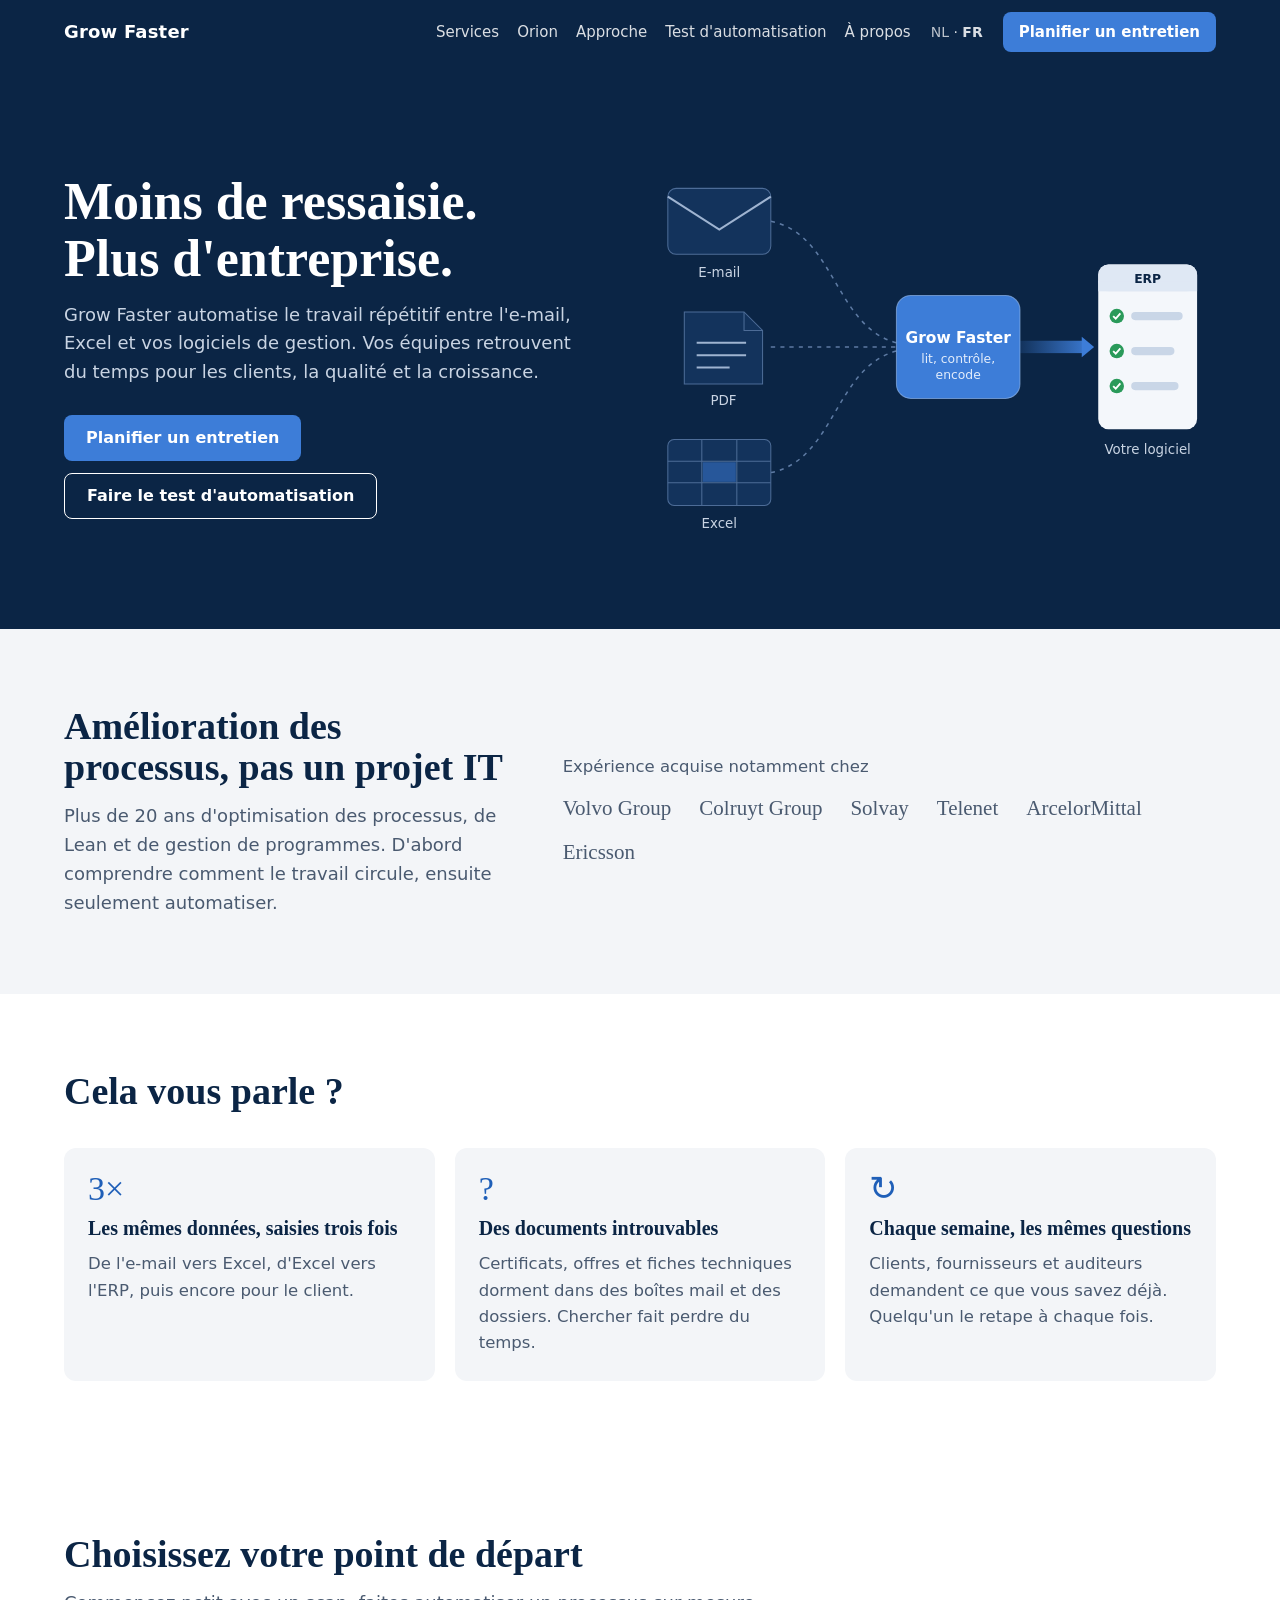
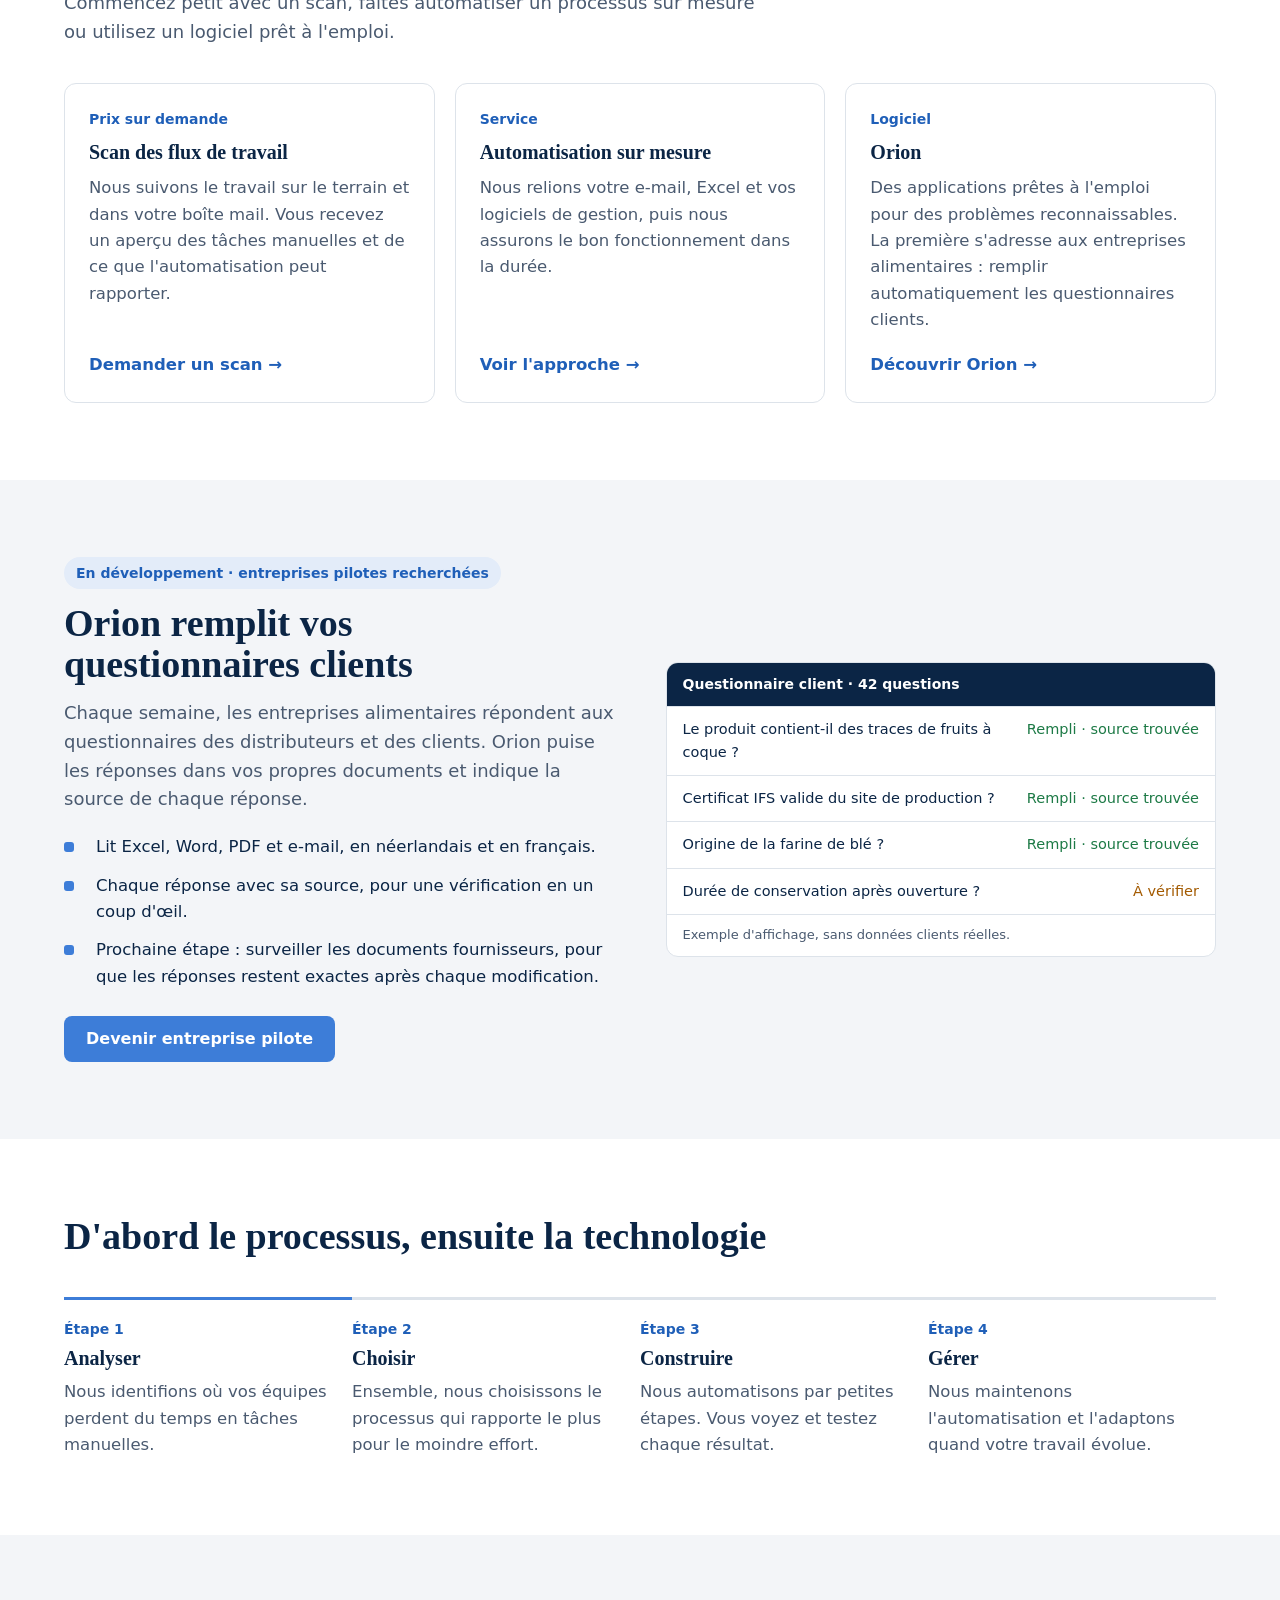
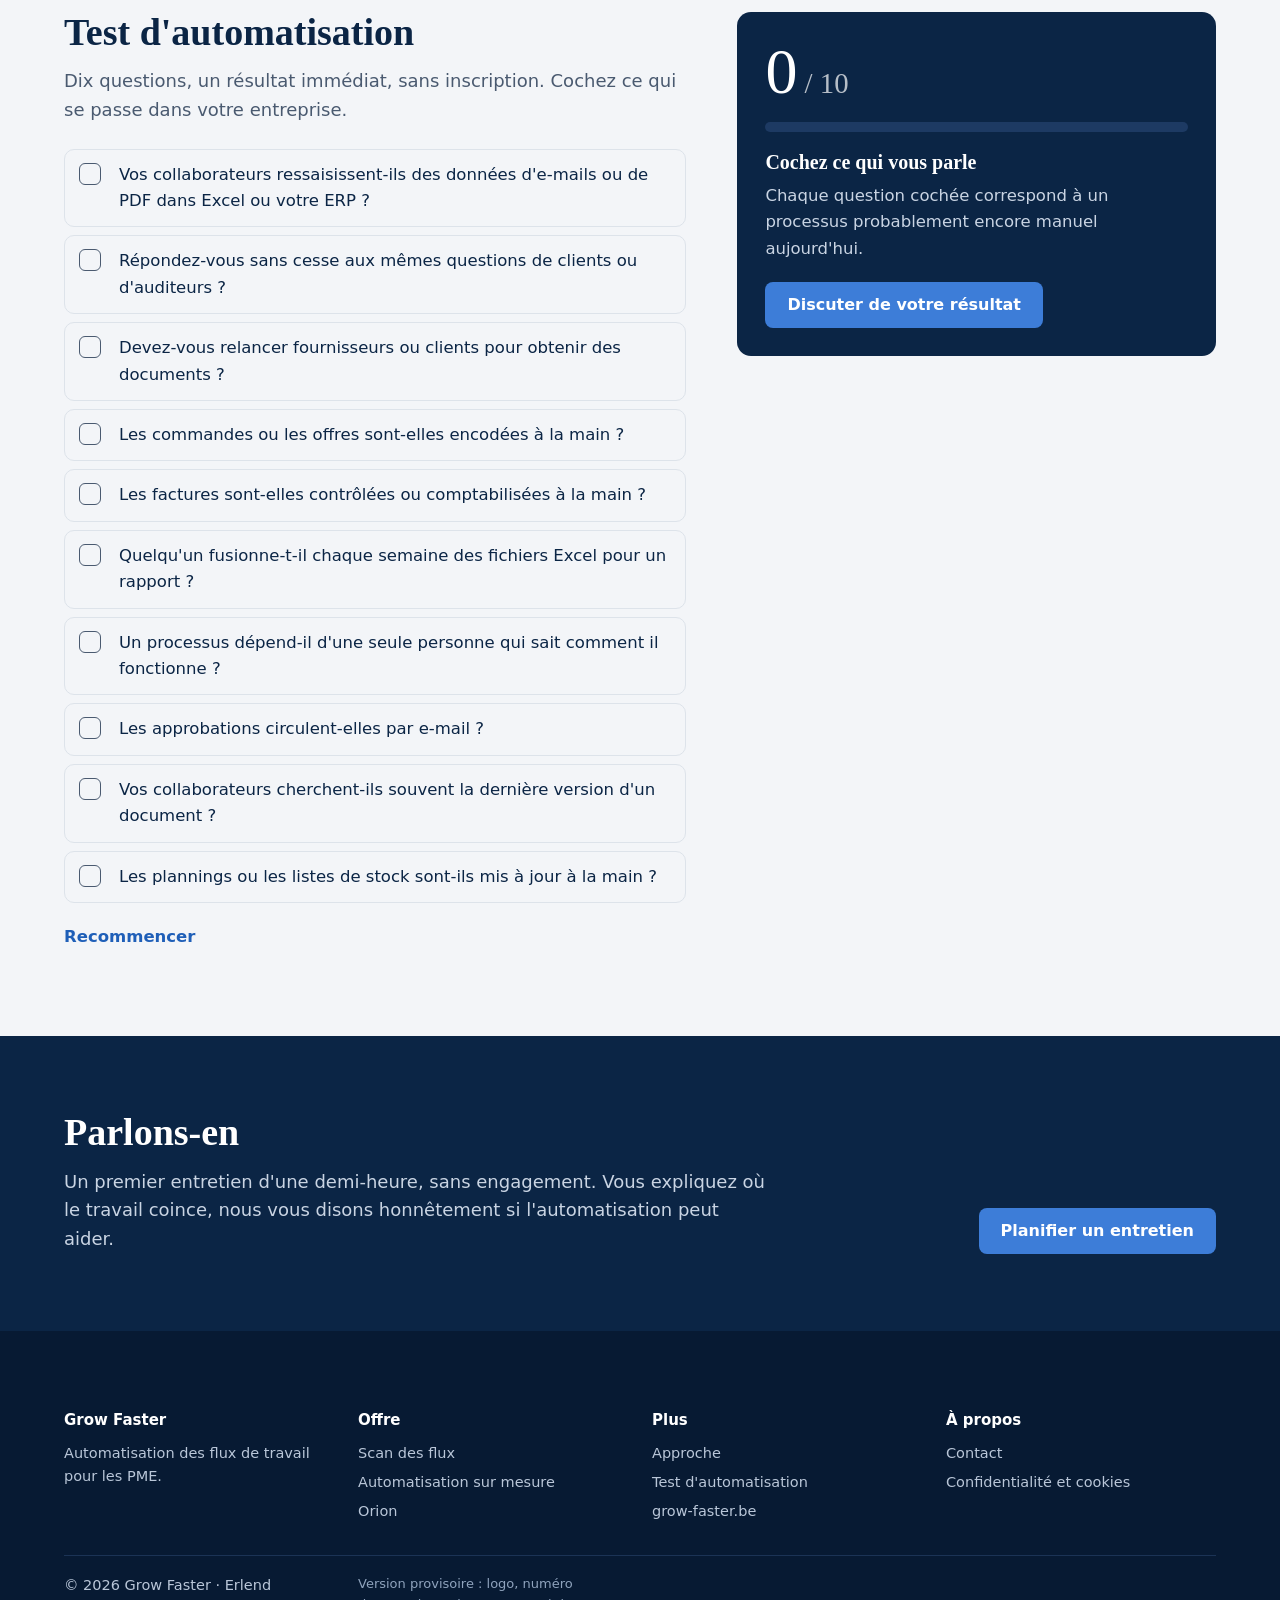
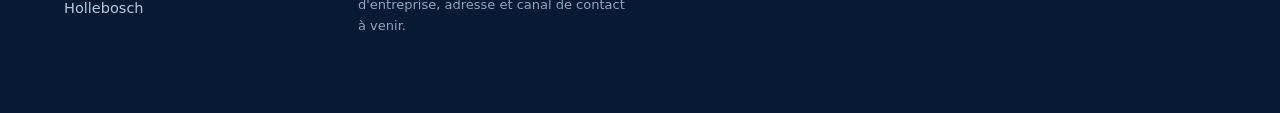
==== fr/index.html @ 84bc77a9 "Franse homepage en privacypagina" ====
<!DOCTYPE html>
<html lang="fr-BE">
<head>
<meta charset="utf-8">
<meta name="viewport" content="width=device-width, initial-scale=1">
<title>Grow Faster | Automatisation des flux de travail pour les PME</title>
<meta name="description" content="Grow Faster automatise le travail répétitif entre e-mail, Excel et vos logiciels de gestion. Scan des flux, automatisation sur mesure et Orion.">
<link rel="alternate" hreflang="nl-BE" href="https://automation.grow-faster.be/">
<link rel="alternate" hreflang="fr-BE" href="https://automation.grow-faster.be/fr/">
<link rel="stylesheet" href="../assets/site.css">
</head>
<body>

<header>
 <div class="nav">
  <a class="brand" href="#top">Grow Faster</a>
  <nav aria-label="Menu principal">
   <a href="#diensten">Services</a><a href="#orion">Orion</a><a href="#aanpak">Approche</a><a href="#check">Test d'automatisation</a><a href="#over">À propos</a>
  </nav>
  <span class="lang"><a href="../" hreflang="nl" lang="nl">NL</a> · <b>FR</b></span>
  <a class="btn pri" href="#gesprek">Planifier un entretien</a>
 </div>
</header>

<main id="top">

<section class="hero band">
 <div class="wrap">
  <div>
   <h1>Moins de ressaisie. Plus d'entreprise.</h1>
   <p class="lead">Grow Faster automatise le travail répétitif entre l'e-mail, Excel et vos logiciels de gestion. Vos équipes retrouvent du temps pour les clients, la qualité et la croissance.</p>
   <div class="ctas">
    <a class="btn pri" href="#gesprek">Planifier un entretien</a>
    <a class="btn sec" href="#check">Faire le test d'automatisation</a>
   </div>
  </div>
  <svg viewBox="0 0 560 400" role="img" aria-label="E-mails, PDF et fichiers Excel passent par Grow Faster en un seul flux vers votre logiciel de gestion">
   <defs>
    <linearGradient id="g1" x1="0" x2="1"><stop offset="0" stop-color="#3D7DD8" stop-opacity=".15"/><stop offset="1" stop-color="#3D7DD8" stop-opacity=".9"/></linearGradient>
   </defs>
   <!-- losse bronnen -->
   <g fill="none" stroke="#5d7aa3" stroke-width="1.5" stroke-dasharray="4 5">
    <path d="M128 78 C190 90 190 180 250 196"/><path d="M128 200 C180 200 200 200 250 200"/><path d="M128 322 C190 310 190 220 250 204"/>
   </g>
   <g>
    <rect x="28" y="46" width="100" height="64" rx="8" fill="#13335c" stroke="#4d6c97"/>
    <path d="M28 54 L78 86 L128 54" fill="none" stroke="#9fb4d1" stroke-width="2"/>
    <text x="78" y="132" fill="#c9d4e3" font-size="13" text-anchor="middle" font-family="system-ui, sans-serif">E-mail</text>
   </g>
   <g>
    <path d="M44 166 h58 l18 18 v52 h-76z" fill="#13335c" stroke="#4d6c97"/>
    <path d="M102 166 v18 h18" fill="none" stroke="#4d6c97"/>
    <g stroke="#9fb4d1" stroke-width="2"><line x1="56" y1="196" x2="104" y2="196"/><line x1="56" y1="208" x2="104" y2="208"/><line x1="56" y1="220" x2="88" y2="220"/></g>
    <text x="82" y="256" fill="#c9d4e3" font-size="13" text-anchor="middle" font-family="system-ui, sans-serif">PDF</text>
   </g>
   <g>
    <rect x="28" y="290" width="100" height="64" rx="6" fill="#13335c" stroke="#4d6c97"/>
    <g stroke="#4d6c97"><line x1="28" y1="311" x2="128" y2="311"/><line x1="28" y1="332" x2="128" y2="332"/><line x1="61" y1="290" x2="61" y2="354"/><line x1="95" y1="290" x2="95" y2="354"/></g>
    <rect x="62" y="312" width="32" height="19" fill="#3D7DD8" opacity=".5"/>
    <text x="78" y="376" fill="#c9d4e3" font-size="13" text-anchor="middle" font-family="system-ui, sans-serif">Excel</text>
   </g>
   <!-- motor -->
   <g>
    <rect x="250" y="150" width="120" height="100" rx="14" fill="#3D7DD8"/>
    <rect x="250" y="150" width="120" height="100" rx="14" fill="none" stroke="#9cc0f2" stroke-opacity=".6"/>
    <text x="310" y="196" fill="#fff" font-size="15" font-weight="600" text-anchor="middle" font-family="system-ui, sans-serif">Grow Faster</text>
    <text x="310" y="216" fill="#e3edfb" font-size="12" text-anchor="middle" font-family="system-ui, sans-serif">lit, contrôle,</text>
    <text x="310" y="231" fill="#e3edfb" font-size="12" text-anchor="middle" font-family="system-ui, sans-serif">encode</text>
   </g>
   <!-- rustige lijn -->
   <rect x="370" y="194" width="62" height="12" fill="url(#g1)"/>
   <path d="M430 190 l12 10 l-12 10z" fill="#3D7DD8"/>
   <!-- uitkomst -->
   <g>
    <rect x="446" y="120" width="96" height="160" rx="10" fill="#f4f7fb"/>
    <rect x="446" y="120" width="96" height="26" rx="10" fill="#dfe8f4"/>
    <rect x="446" y="136" width="96" height="10" fill="#dfe8f4"/>
    <text x="494" y="138" fill="#0B2545" font-size="12" font-weight="600" text-anchor="middle" font-family="system-ui, sans-serif">ERP</text>
    <g font-family="system-ui, sans-serif" font-size="11" fill="#0B2545">
     <circle cx="464" cy="170" r="7" fill="#2a9a5a"/><path d="M460.5 170 l2.5 2.5 l4.5 -5" stroke="#fff" stroke-width="1.8" fill="none"/>
     <rect x="478" y="166" width="50" height="8" rx="4" fill="#c9d6e7"/>
     <circle cx="464" cy="204" r="7" fill="#2a9a5a"/><path d="M460.5 204 l2.5 2.5 l4.5 -5" stroke="#fff" stroke-width="1.8" fill="none"/>
     <rect x="478" y="200" width="42" height="8" rx="4" fill="#c9d6e7"/>
     <circle cx="464" cy="238" r="7" fill="#2a9a5a"/><path d="M460.5 238 l2.5 2.5 l4.5 -5" stroke="#fff" stroke-width="1.8" fill="none"/>
     <rect x="478" y="234" width="46" height="8" rx="4" fill="#c9d6e7"/>
    </g>
    <text x="494" y="304" fill="#c9d4e3" font-size="13" text-anchor="middle" font-family="system-ui, sans-serif">Votre logiciel</text>
   </g>
  </svg>
 </div>
</section>

<section class="exp band" id="over">
 <div class="wrap">
  <div>
   <h2>Amélioration des processus, pas un projet IT</h2>
   <p class="lead">Plus de 20 ans d'optimisation des processus, de Lean et de gestion de programmes. D'abord comprendre comment le travail circule, ensuite seulement automatiser.</p>
  </div>
  <div>
   <p style="color:var(--muted);margin-bottom:12px">Expérience acquise notamment chez</p>
   <div class="names"><span>Volvo Group</span><span>Colruyt Group</span><span>Solvay</span><span>Telenet</span><span>ArcelorMittal</span><span>Ericsson</span></div>
  </div>
 </div>
</section>

<section class="band sym">
 <div class="wrap">
  <h2>Cela vous parle ?</h2>
  <div class="grid3">
   <div class="card"><span class="num">3×</span><h3>Les mêmes données, saisies trois fois</h3><p>De l'e-mail vers Excel, d'Excel vers l'ERP, puis encore pour le client.</p></div>
   <div class="card"><span class="num">?</span><h3>Des documents introuvables</h3><p>Certificats, offres et fiches techniques dorment dans des boîtes mail et des dossiers. Chercher fait perdre du temps.</p></div>
   <div class="card"><span class="num">↻</span><h3>Chaque semaine, les mêmes questions</h3><p>Clients, fournisseurs et auditeurs demandent ce que vous savez déjà. Quelqu'un le retape à chaque fois.</p></div>
  </div>
 </div>
</section>

<section class="band" id="diensten">
 <div class="wrap">
  <h2>Choisissez votre point de départ</h2>
  <p class="lead">Commencez petit avec un scan, faites automatiser un processus sur mesure ou utilisez un logiciel prêt à l'emploi.</p>
  <div class="grid3">
   <div class="card"><span class="tag">Prix sur demande</span><h3>Scan des flux de travail</h3><p>Nous suivons le travail sur le terrain et dans votre boîte mail. Vous recevez un aperçu des tâches manuelles et de ce que l'automatisation peut rapporter.</p><a class="more" href="#gesprek">Demander un scan →</a></div>
   <div class="card"><span class="tag">Service</span><h3>Automatisation sur mesure</h3><p>Nous relions votre e-mail, Excel et vos logiciels de gestion, puis nous assurons le bon fonctionnement dans la durée.</p><a class="more" href="#aanpak">Voir l'approche →</a></div>
   <div class="card"><span class="tag">Logiciel</span><h3>Orion</h3><p>Des applications prêtes à l'emploi pour des problèmes reconnaissables. La première s'adresse aux entreprises alimentaires : remplir automatiquement les questionnaires clients.</p><a class="more" href="#orion">Découvrir Orion →</a></div>
  </div>
 </div>
</section>

<section class="orion band" id="orion">
 <div class="wrap">
  <div>
   <span class="pill">En développement · entreprises pilotes recherchées</span>
   <h2>Orion remplit vos questionnaires clients</h2>
   <p class="lead">Chaque semaine, les entreprises alimentaires répondent aux questionnaires des distributeurs et des clients. Orion puise les réponses dans vos propres documents et indique la source de chaque réponse.</p>
   <ul class="feat">
    <li><span>Lit Excel, Word, PDF et e-mail, en néerlandais et en français.</span></li>
    <li><span>Chaque réponse avec sa source, pour une vérification en un coup d'œil.</span></li>
    <li><span>Prochaine étape : surveiller les documents fournisseurs, pour que les réponses restent exactes après chaque modification.</span></li>
   </ul>
   <div class="ctas" style="margin-top:26px"><a class="btn pri" href="#gesprek">Devenir entreprise pilote</a></div>
  </div>
  <div class="mock" aria-label="Exemple de questionnaire rempli dans Orion">
   <div class="bar">Questionnaire client · 42 questions</div>
   <table>
    <tr><td>Le produit contient-il des traces de fruits à coque ?</td><td class="ok">Rempli · source trouvée</td></tr>
    <tr><td>Certificat IFS valide du site de production ?</td><td class="ok">Rempli · source trouvée</td></tr>
    <tr><td>Origine de la farine de blé ?</td><td class="ok">Rempli · source trouvée</td></tr>
    <tr><td>Durée de conservation après ouverture ?</td><td class="chk">À vérifier</td></tr>
   </table>
   <div class="note">Exemple d'affichage, sans données clients réelles.</div>
  </div>
 </div>
</section>

<section class="band" id="aanpak">
 <div class="wrap">
  <h2>D'abord le processus, ensuite la technologie</h2>
  <div class="steps">
   <div class="step"><div class="k">Étape 1</div><h3>Analyser</h3><p>Nous identifions où vos équipes perdent du temps en tâches manuelles.</p></div>
   <div class="step"><div class="k">Étape 2</div><h3>Choisir</h3><p>Ensemble, nous choisissons le processus qui rapporte le plus pour le moindre effort.</p></div>
   <div class="step"><div class="k">Étape 3</div><h3>Construire</h3><p>Nous automatisons par petites étapes. Vous voyez et testez chaque résultat.</p></div>
   <div class="step"><div class="k">Étape 4</div><h3>Gérer</h3><p>Nous maintenons l'automatisation et l'adaptons quand votre travail évolue.</p></div>
  </div>
 </div>
</section>

<section class="check band" id="check" style="background:var(--soft)">
 <div class="wrap">
  <div>
   <h2>Test d'automatisation</h2>
   <p class="lead">Dix questions, un résultat immédiat, sans inscription. Cochez ce qui se passe dans votre entreprise.</p>
   <ul class="qs" id="qs"></ul>
   <button class="reset" id="reset" type="button">Recommencer</button>
  </div>
  <aside class="res" aria-live="polite">
   <div class="score"><span id="n">0</span><span style="font-size:.45em;opacity:.7"> / 10</span></div>
   <div class="meter"><i id="bar"></i></div>
   <h3 id="rt">Cochez ce qui vous parle</h3>
   <p id="rd">Chaque question cochée correspond à un processus probablement encore manuel aujourd'hui.</p>
   <a class="btn pri" href="#gesprek">Discuter de votre résultat</a>
  </aside>
 </div>
</section>

<section class="talk band" id="gesprek">
 <div class="wrap">
  <div>
   <h2>Parlons-en</h2>
   <p class="lead">Un premier entretien d'une demi-heure, sans engagement. Vous expliquez où le travail coince, nous vous disons honnêtement si l'automatisation peut aider.</p>
  </div>
  <a class="btn pri" href="#gesprek">Planifier un entretien</a>
 </div>
</section>

</main>

<footer class="band">
 <div class="wrap">
  <div><h4>Grow Faster</h4><p>Automatisation des flux de travail pour les PME.</p></div>
  <div><h4>Offre</h4><ul><li><a href="#diensten">Scan des flux</a></li><li><a href="#diensten">Automatisation sur mesure</a></li><li><a href="#orion">Orion</a></li></ul></div>
  <div><h4>Plus</h4><ul><li><a href="#aanpak">Approche</a></li><li><a href="#check">Test d'automatisation</a></li><li><a href="https://grow-faster.be">grow-faster.be</a></li></ul></div>
  <div><h4>À propos</h4><ul><li><a href="#gesprek">Contact</a></li><li><a href="confidentialite.html">Confidentialité et cookies</a></li></ul></div>
 </div>
 <div class="wrap legal">
  <span>© 2026 Grow Faster · Erlend Hollebosch</span>
  <span class="draft">Version provisoire : logo, numéro d'entreprise, adresse et canal de contact à venir.</span>
 </div>
</footer>

<script>
{
 const qs=[
  "Vos collaborateurs ressaisissent-ils des données d'e-mails ou de PDF dans Excel ou votre ERP ?",
  "Répondez-vous sans cesse aux mêmes questions de clients ou d'auditeurs ?",
  "Devez-vous relancer fournisseurs ou clients pour obtenir des documents ?",
  "Les commandes ou les offres sont-elles encodées à la main ?",
  "Les factures sont-elles contrôlées ou comptabilisées à la main ?",
  "Quelqu'un fusionne-t-il chaque semaine des fichiers Excel pour un rapport ?",
  "Un processus dépend-il d'une seule personne qui sait comment il fonctionne ?",
  "Les approbations circulent-elles par e-mail ?",
  "Vos collaborateurs cherchent-ils souvent la dernière version d'un document ?",
  "Les plannings ou les listes de stock sont-ils mis à jour à la main ?"
 ];
 const ul=document.getElementById('qs');
 ul.innerHTML=qs.map((q,i)=>'<li><label for="q'+i+'"><input type="checkbox" id="q'+i+'"><span class="box" aria-hidden="true"></span><span>'+q+'</span></label></li>').join('');
 const n=document.getElementById('n'),bar=document.getElementById('bar'),rt=document.getElementById('rt'),rd=document.getElementById('rd');
 const upd=()=>{
  const c=ul.querySelectorAll('input:checked').length;
  n.textContent=c;bar.style.width=(c*10)+'%';
  if(c===0){rt.textContent='Cochez ce qui vous parle';rd.textContent='Chaque question cochée correspond à un processus probablement encore manuel aujourd’hui.'}
  else if(c<=2){rt.textContent='Potentiel limité';rd.textContent='Il reste quelques tâches manuelles. Une automatisation ciblée peut suffire.'}
  else if(c<=5){rt.textContent='Des opportunités claires';rd.textContent='Plusieurs processus reposent sur du travail manuel. Un scan montre par où commencer.'}
  else{rt.textContent='Fort potentiel';rd.textContent='Le travail manuel est présent dans toute l’entreprise. Un scan aide à fixer les priorités.'}
 };
 ul.addEventListener('change',upd);
 document.getElementById('reset').addEventListener('click',()=>{ul.querySelectorAll('input').forEach(x=>x.checked=false);upd()});
}
</script>
</body>
</html>
---- assets/site.css ----
/* VOICE: kalm, zakelijk, direct; een vakman die het werk van een kmo begrijpt
   IDEA: een werkvloer waar losse papieren en mails samenkomen op één rustige lijn
   PICTURE: getekende stroom: mail, pdf en Excel lopen via Grow Faster naar het ERP
   COLOUR and TYPE: Grow Faster-navy dominant, wit, één heldere blauwe accent; Source Serif titels, Inter tekst
   LAYOUT: navy hero met tekening, daarna witte banden, navy afsluiter en footer */
:root{color-scheme:light dark;
 --navy:#0B2545;--bg:light-dark(#ffffff,#0a1628);--soft:light-dark(#f3f5f8,#0f1f36);
 --ink:light-dark(#0B2545,#e9eef5);--muted:light-dark(#4a5a70,#a9b6c7);--line:light-dark(#dde3ea,#1f3354);
 --acc:#3D7DD8;--acc-ink:light-dark(#1f5fb8,#8db8f0)}
:root[data-theme=light]{color-scheme:light}:root[data-theme=dark]{color-scheme:dark}
*{box-sizing:border-box;min-width:0}
html{scroll-behavior:smooth;scroll-padding-top:72px}
@media(prefers-reduced-motion:reduce){html{scroll-behavior:auto}*{animation:none!important;transition:none!important}}
body{margin:0;background:var(--bg);color:var(--ink);font:16.5px/1.6 system-ui,-apple-system,"Segoe UI",Roboto,"Helvetica Neue",Arial,sans-serif;overflow-x:clip}
a{color:inherit}
h1,h2,h3{font-family:Georgia,"Times New Roman",serif;font-weight:600;line-height:1.08;text-wrap:balance;margin:0}
h1{font-size:clamp(34px,5vw,52px)}h2{font-size:clamp(28px,3.4vw,38px)}h3{font-size:20px;line-height:1.25}
p{margin:0}
.wrap{max-width:1240px;margin:0 auto}
.band{padding:clamp(40px,6vw,88px) max(5vw,16px)}
.lead{font-size:18px;color:var(--muted);max-width:62ch;margin-top:14px}
.btn{display:inline-flex;align-items:center;min-height:46px;padding:0 22px;border-radius:8px;font-weight:600;text-decoration:none;font-size:16px}
.btn.pri{background:var(--acc);color:#fff}.btn.pri:hover{background:#2f6cc4}
.btn.sec{border:1.5px solid currentColor}
a:focus-visible,button:focus-visible,input:focus-visible+span{outline:3px solid var(--acc);outline-offset:3px}

/* navigatie */
header{position:sticky;top:0;z-index:5;background:var(--navy);color:#fff}
.nav{display:flex;align-items:center;gap:20px;flex-wrap:wrap;padding:12px max(5vw,16px);max-width:1340px;margin:0 auto}
.brand{font-weight:600;font-size:18px;text-decoration:none;margin-right:auto;letter-spacing:.2px}
.nav nav{display:flex;gap:18px;flex-wrap:wrap;font-size:15px}
.nav nav a{text-decoration:none;opacity:.85}.nav nav a:hover{opacity:1}
.lang{font-size:14px;opacity:.85}.lang b{opacity:1}
.nav .btn{min-height:40px;padding:0 16px;font-size:15px}

/* hero */
.hero{background:var(--navy);color:#fff}
.hero .wrap{display:grid;grid-template-columns:minmax(0,1fr) minmax(0,1.1fr);gap:clamp(24px,4vw,56px);align-items:center}
.hero .lead{color:#c9d4e3}
.hero .ctas{display:flex;gap:12px;flex-wrap:wrap;margin-top:28px}
.hero svg{width:100%;height:auto;display:block}

/* ervaring */
.exp{background:var(--soft)}
.exp .wrap{display:grid;grid-template-columns:minmax(0,1fr) minmax(0,1.4fr);gap:32px;align-items:center}
.names{display:flex;flex-wrap:wrap;gap:10px 28px;font-family:Georgia,"Times New Roman",serif;font-size:21px;color:var(--muted)}

/* kaarten */
.grid3{display:grid;grid-template-columns:repeat(3,minmax(0,1fr));gap:20px;margin-top:36px}
.card{border:1px solid var(--line);border-radius:12px;padding:24px;display:flex;flex-direction:column;gap:10px;background:var(--bg)}
.card p{color:var(--muted)}
.card .tag{font-size:14px;color:var(--acc-ink);font-weight:600}
.card .more{margin-top:auto;padding-top:8px;font-weight:600;color:var(--acc-ink);text-decoration:none}
.sym .card{background:var(--soft);border:0}
.sym .num{font-family:Georgia,"Times New Roman",serif;font-size:34px;color:var(--acc-ink);line-height:1}

/* orion */
.orion{background:var(--soft)}
.orion .wrap{display:grid;grid-template-columns:minmax(0,1fr) minmax(0,1fr);gap:clamp(24px,4vw,56px);align-items:center}
.pill{display:inline-block;font-size:14px;font-weight:600;padding:5px 12px;border-radius:99px;background:light-dark(#e3ecf9,#17345e);color:var(--acc-ink);margin-bottom:14px}
.feat{list-style:none;padding:0;margin:20px 0 0;display:grid;gap:12px}
.feat li{display:grid;grid-template-columns:22px minmax(0,1fr);gap:10px}
.feat li::before{content:"";width:10px;height:10px;border-radius:3px;background:var(--acc);margin-top:8px}
.mock{border-radius:12px;background:var(--bg);border:1px solid var(--line);overflow:hidden}
.mock .bar{background:var(--navy);color:#fff;font-size:14px;padding:10px 16px;font-weight:600}
.mock table{width:100%;border-collapse:collapse;font-size:14.5px}
.mock td{padding:11px 16px;border-top:1px solid var(--line);vertical-align:top}
.mock td:last-child{white-space:nowrap;text-align:right;color:var(--muted)}
.ok{color:light-dark(#1d7a46,#6fd39b)!important}.chk{color:light-dark(#a35a00,#f0b45c)!important}
.mock .note{font-size:13px;color:var(--muted);padding:10px 16px;border-top:1px solid var(--line)}

/* werkwijze */
.steps{display:grid;grid-template-columns:repeat(4,minmax(0,1fr));gap:0;margin-top:40px;counter-reset:s}
.step{padding:0 20px 0 0;border-top:3px solid var(--line);padding-top:18px;position:relative}
.step:first-child{border-color:var(--acc)}
.step h3{margin-bottom:8px}.step p{color:var(--muted)}
.step .k{font-size:14px;font-weight:600;color:var(--acc-ink);margin-bottom:6px}

/* check */
.check .wrap{display:grid;grid-template-columns:minmax(0,1.3fr) minmax(0,1fr);gap:clamp(24px,4vw,56px);align-items:start}
.qs{list-style:none;padding:0;margin:24px 0 0;display:grid;gap:8px}
.qs label{display:grid;grid-template-columns:28px minmax(0,1fr);gap:12px;align-items:start;padding:12px 14px;border:1px solid var(--line);border-radius:10px;cursor:pointer;min-height:44px}
.qs input{position:absolute;opacity:0}
.qs .box{width:22px;height:22px;border-radius:6px;border:1.5px solid var(--muted);display:grid;place-items:center;margin-top:1px}
.qs input:checked+.box{background:var(--acc);border-color:var(--acc)}
.qs input:checked+.box::after{content:"";width:10px;height:6px;border:solid #fff;border-width:0 0 2.5px 2.5px;transform:rotate(-45deg) translate(1px,-1px)}
.qs label:has(input:checked){border-color:var(--acc);background:light-dark(#f2f7fe,#10284a)}
.res{position:sticky;top:90px;background:var(--navy);color:#fff;border-radius:14px;padding:28px}
.res .score{font-family:Georgia,"Times New Roman",serif;font-size:clamp(48px,6vw,64px);line-height:1}
.res .meter{height:10px;border-radius:99px;background:#1d3a63;margin:18px 0}
.res .meter i{display:block;height:100%;width:0;border-radius:99px;background:var(--acc);transition:width .35s}
.res h3{margin-bottom:8px}.res p{color:#c9d4e3}
.res .btn{margin-top:20px}
.reset{background:none;border:0;color:var(--acc-ink);font:inherit;font-weight:600;cursor:pointer;margin-top:12px;padding:8px 0;min-height:44px}

/* afsluiter en footer */
.talk{background:var(--navy);color:#fff;text-align:left}
.talk .wrap{display:flex;gap:24px;align-items:end;justify-content:space-between;flex-wrap:wrap}
.talk .lead{color:#c9d4e3}
footer{background:#071a33;color:#b9c6d8;font-size:14.5px}
footer .wrap{display:grid;grid-template-columns:repeat(4,minmax(0,1fr));gap:24px}
footer h4{color:#fff;font-size:15px;margin:0 0 10px}
footer ul{list-style:none;margin:0;padding:0;display:grid;gap:6px}
footer a{text-decoration:none}footer a:hover{color:#fff}
.legal{border-top:1px solid #1b3355;margin-top:32px;padding-top:18px;display:flex;flex-wrap:wrap;gap:8px 24px;justify-content:space-between}
.draft{font-size:13px;color:#8fa3bd}

@media(max-width:900px){
 .hero .wrap,.exp .wrap,.orion .wrap,.check .wrap{grid-template-columns:minmax(0,1fr)}
 .grid3{grid-template-columns:minmax(0,1fr)}
 .steps{grid-template-columns:repeat(2,minmax(0,1fr));gap:28px 0}
 footer .wrap{grid-template-columns:repeat(2,minmax(0,1fr))}
 .res{position:static}
 .nav nav{order:3;width:100%;gap:14px}
}
@media(max-width:600px){.steps{grid-template-columns:minmax(0,1fr)}.nav .btn{display:none}footer .wrap{grid-template-columns:minmax(0,1fr)}}

/* tekstpagina's */
.prose{max-width:72ch}
.prose h1{margin-bottom:18px}
.prose h2{font-size:24px;margin:34px 0 10px}
.prose p,.prose li{color:var(--muted)}
.prose p+p{margin-top:12px}
.prose ul{padding-left:20px;margin:10px 0}
.lang a{text-decoration:none;opacity:.85}.lang a:hover{opacity:1}
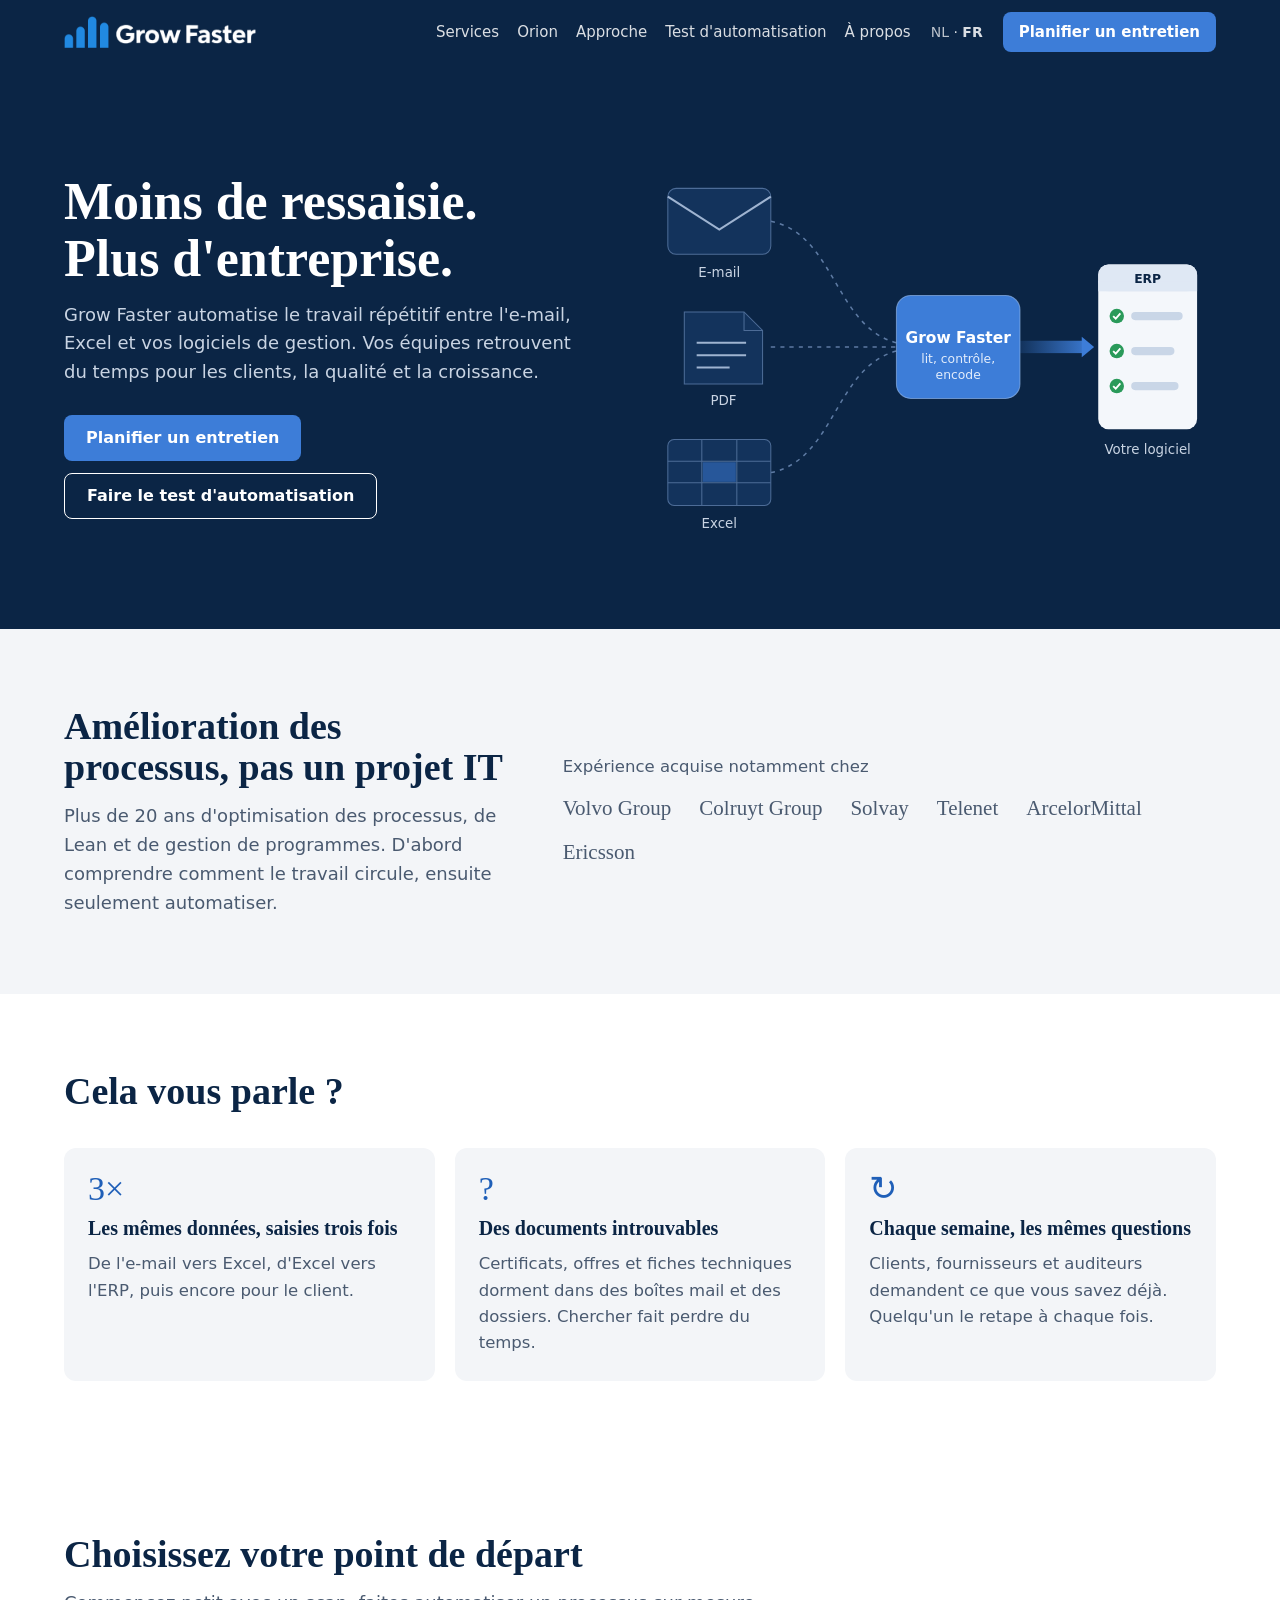
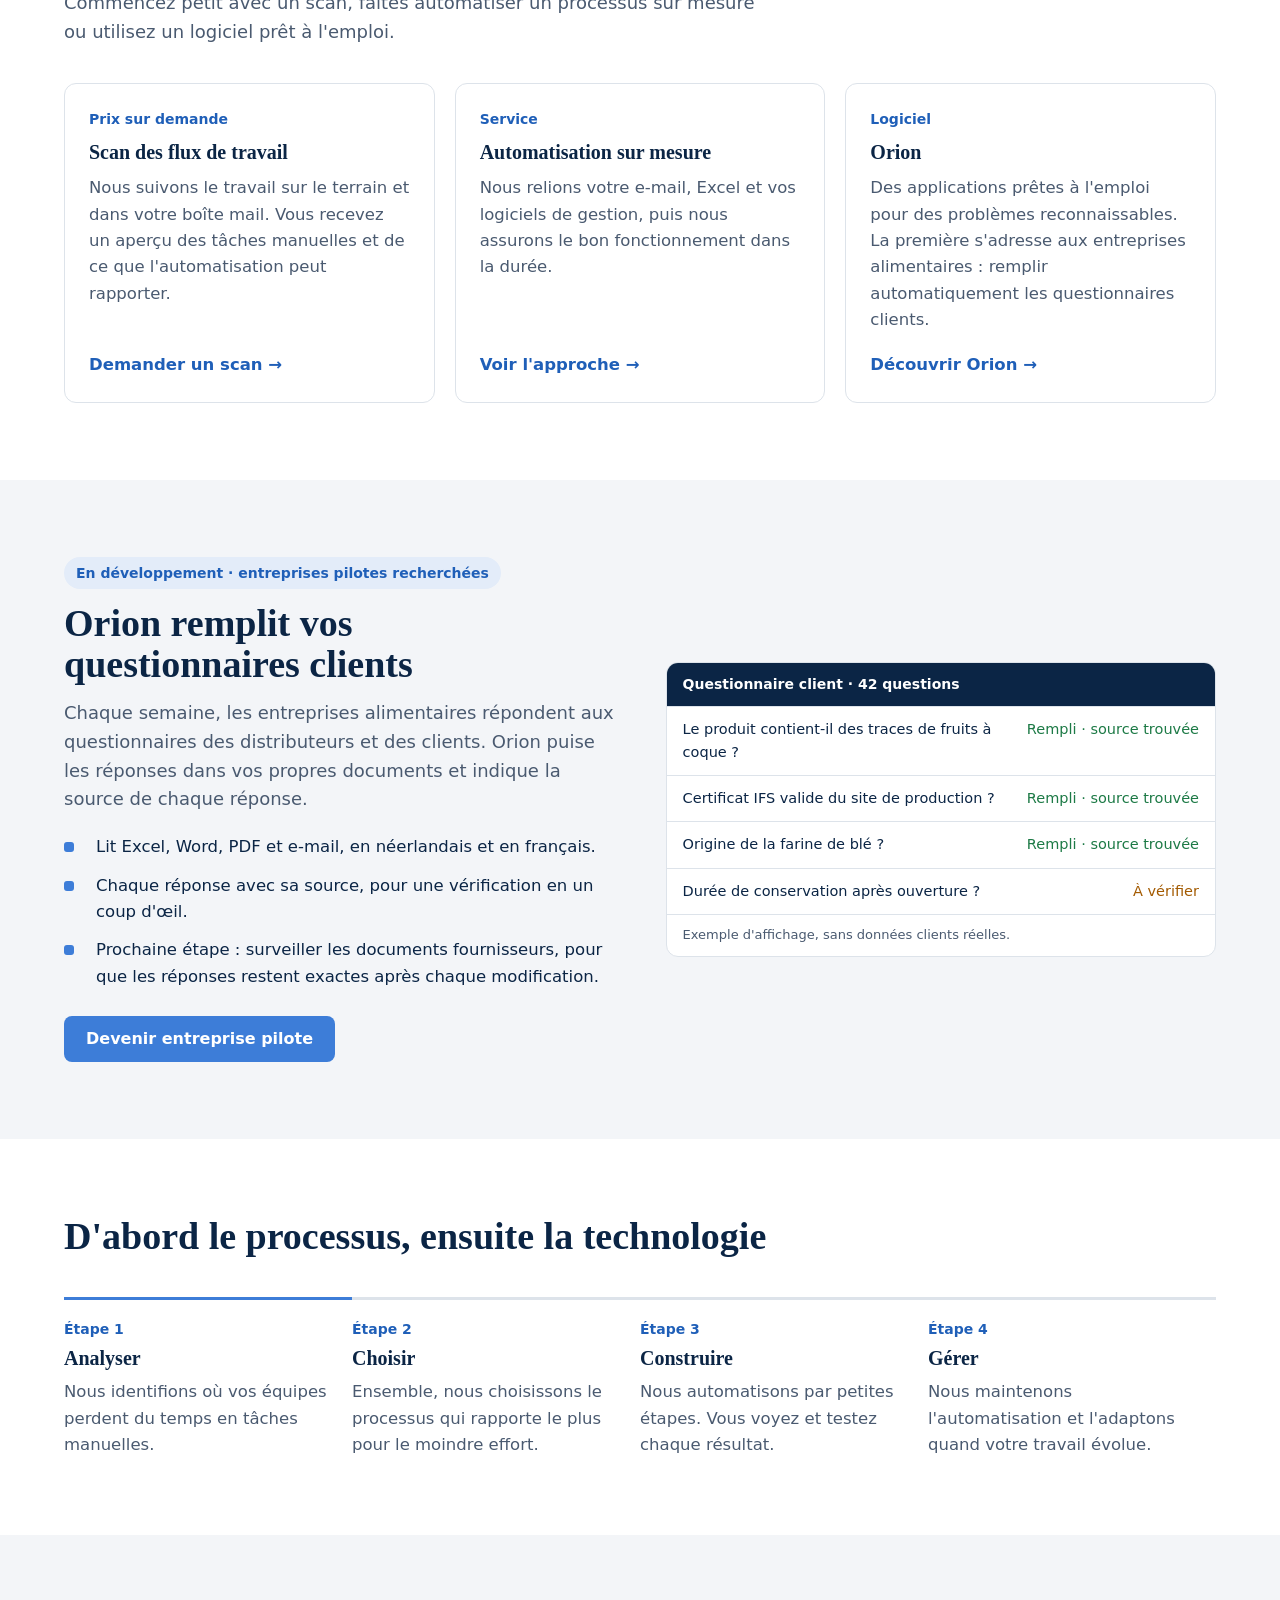
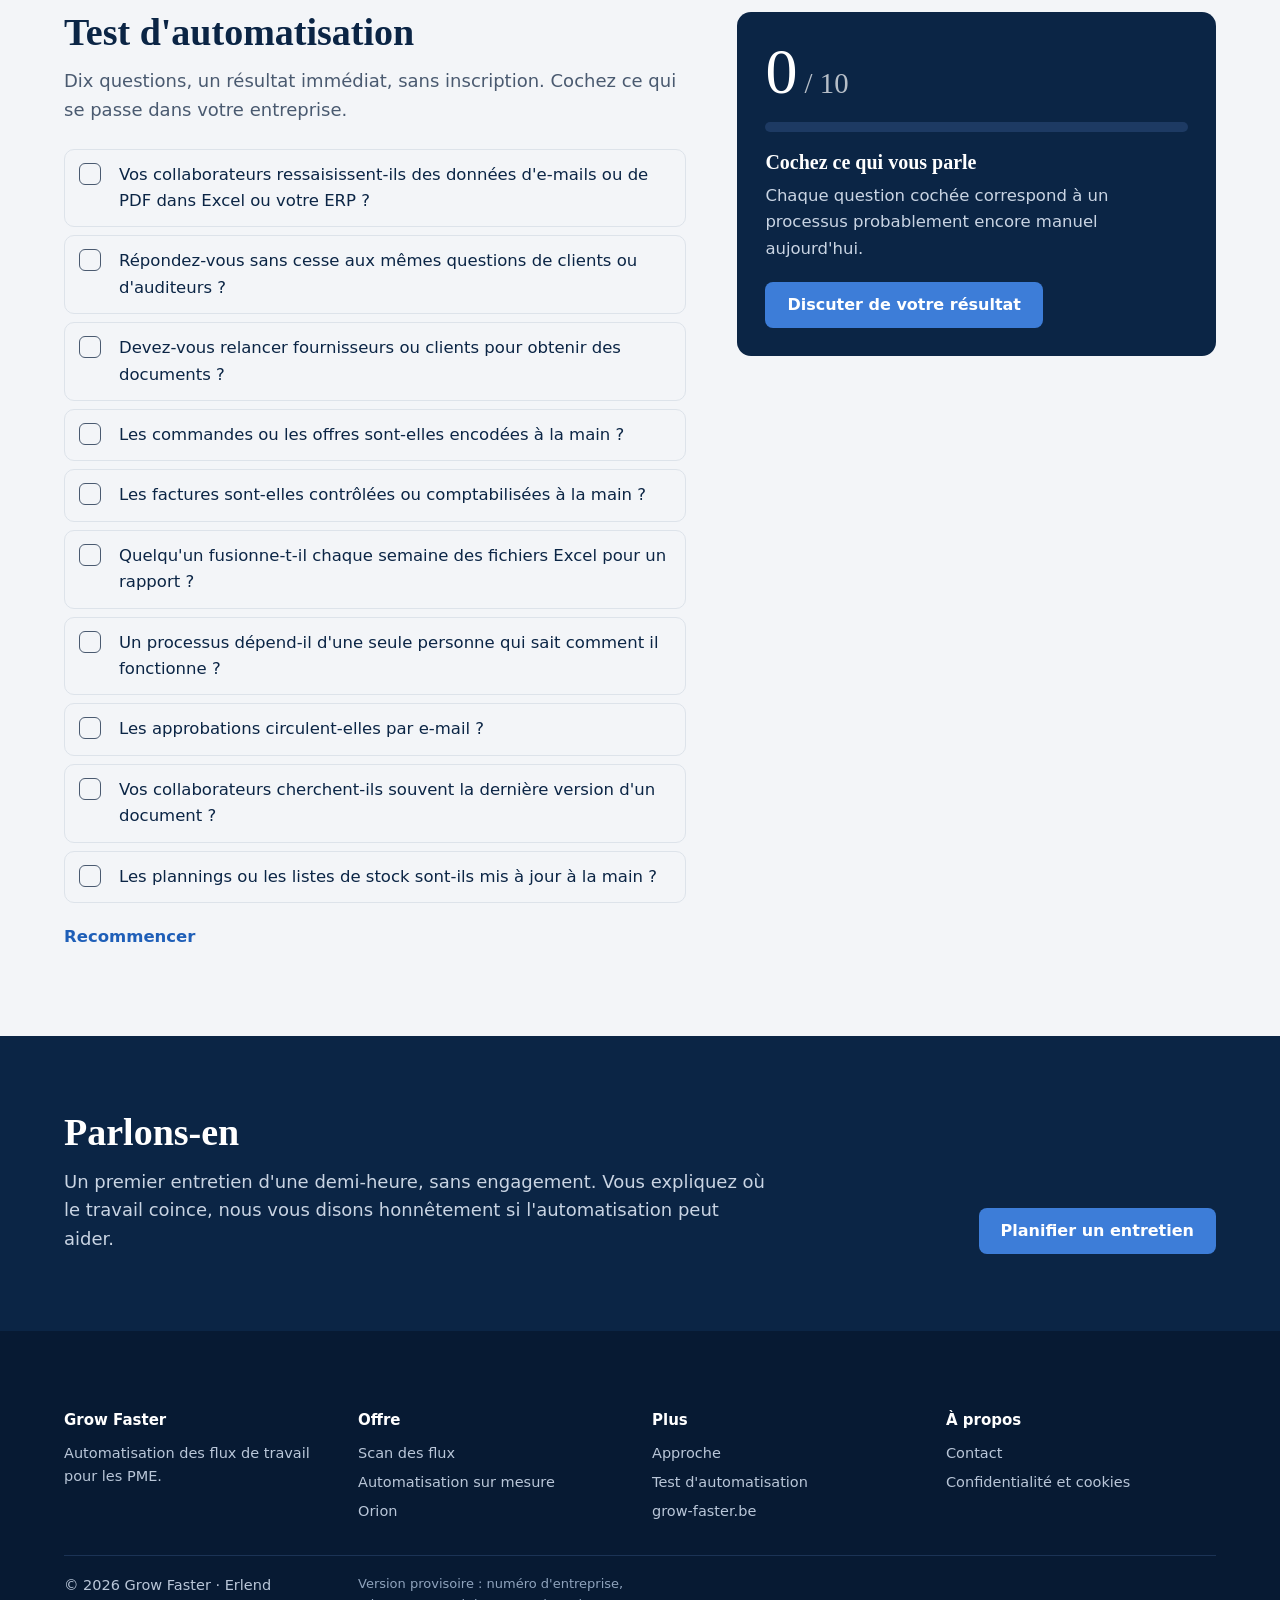
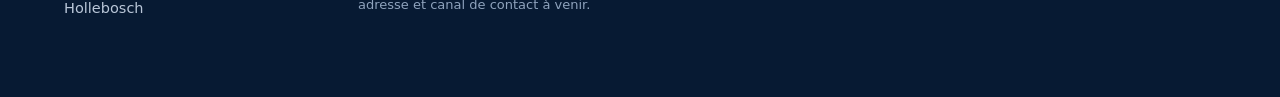
==== commit 61ffe941: "Logo in header FR" ====
--- a/fr/index.html
+++ b/fr/index.html
@@ -13,7 +13,7 @@
 
 <header>
  <div class="nav">
-  <a class="brand" href="#top">Grow Faster</a>
+  <a class="brand" href="#top"><img src="../assets/grow-faster-logo-dark.png" alt="Grow Faster" width="192" height="32"></a>
   <nav aria-label="Menu principal">
    <a href="#diensten">Services</a><a href="#orion">Orion</a><a href="#aanpak">Approche</a><a href="#check">Test d'automatisation</a><a href="#over">À propos</a>
   </nav>
@@ -203,7 +203,7 @@
  </div>
  <div class="wrap legal">
   <span>© 2026 Grow Faster · Erlend Hollebosch</span>
-  <span class="draft">Version provisoire : logo, numéro d'entreprise, adresse et canal de contact à venir.</span>
+  <span class="draft">Version provisoire : numéro d'entreprise, adresse et canal de contact à venir.</span>
  </div>
 </footer>
 
--- a/assets/site.css
+++ b/assets/site.css
@@ -123,3 +123,4 @@
 .prose p+p{margin-top:12px}
 .prose ul{padding-left:20px;margin:10px 0}
 .lang a{text-decoration:none;opacity:.85}.lang a:hover{opacity:1}
+.brand img{display:block;height:32px;width:auto}
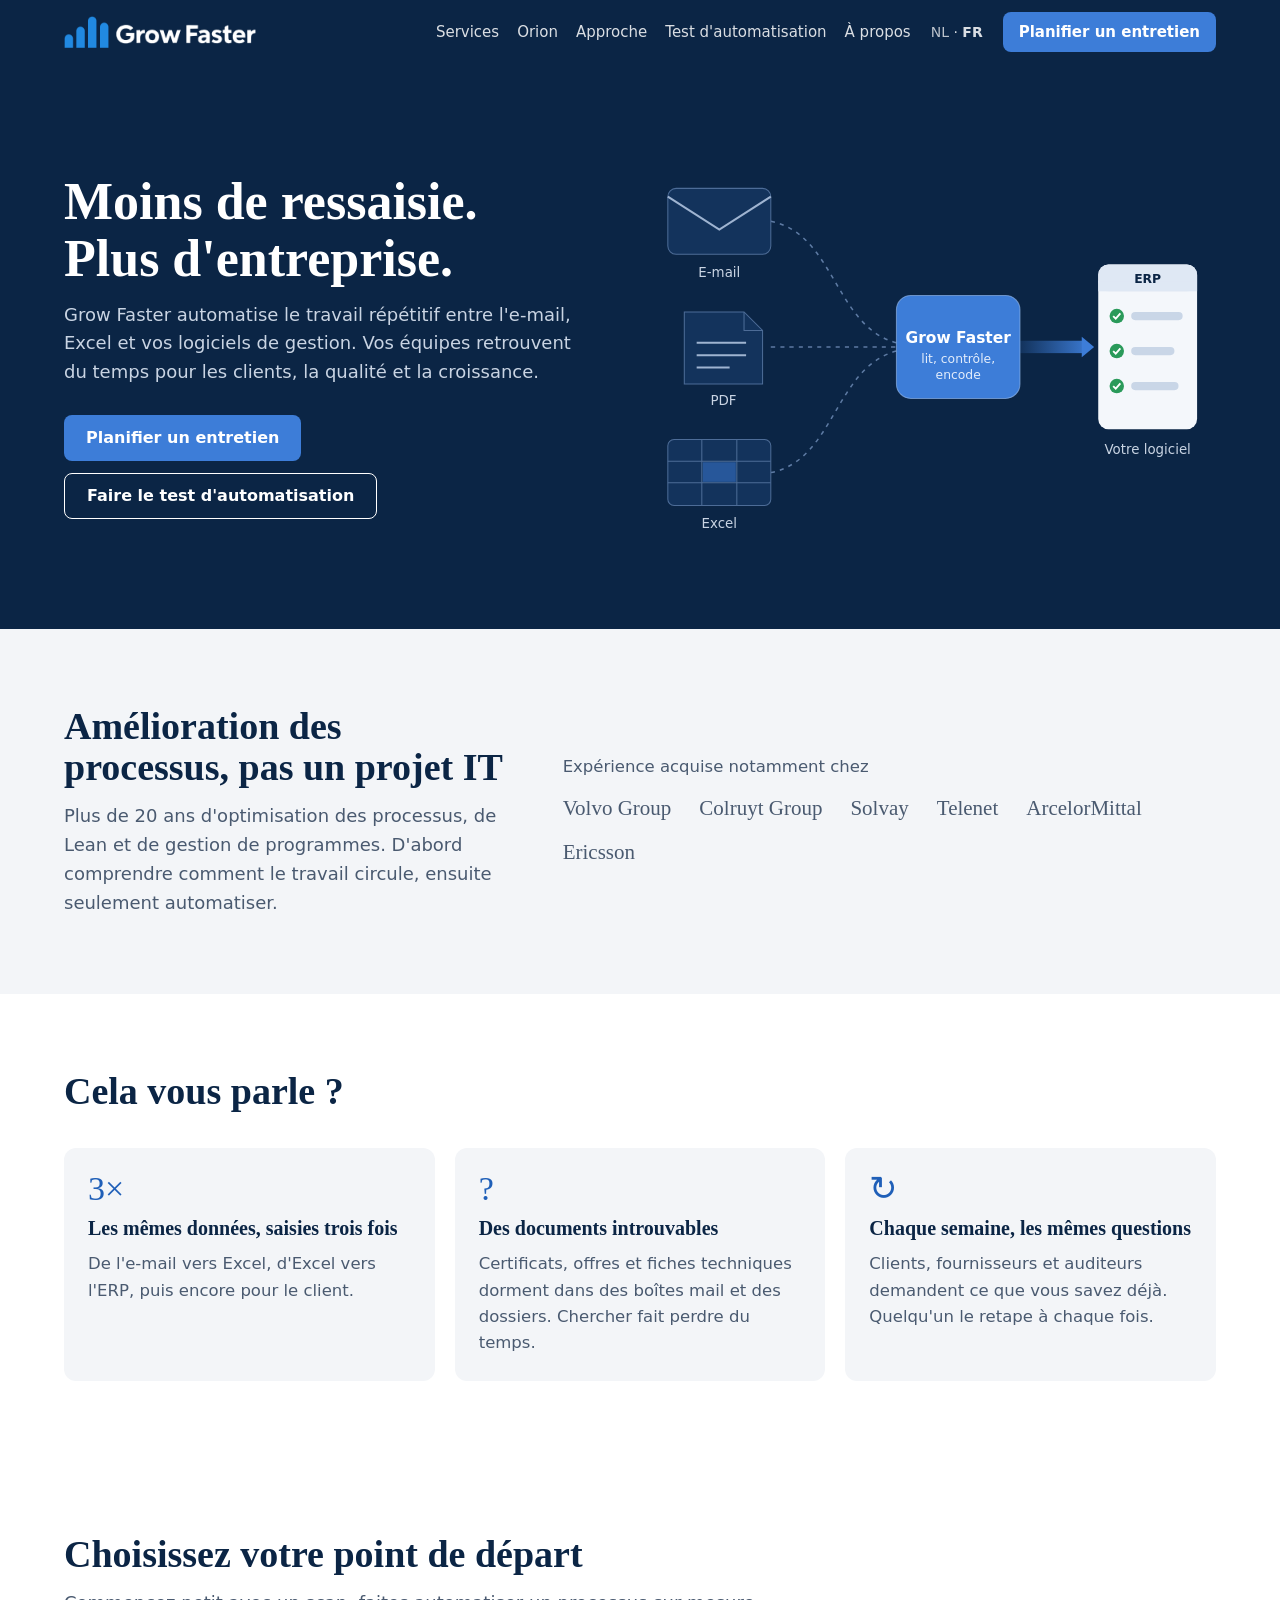
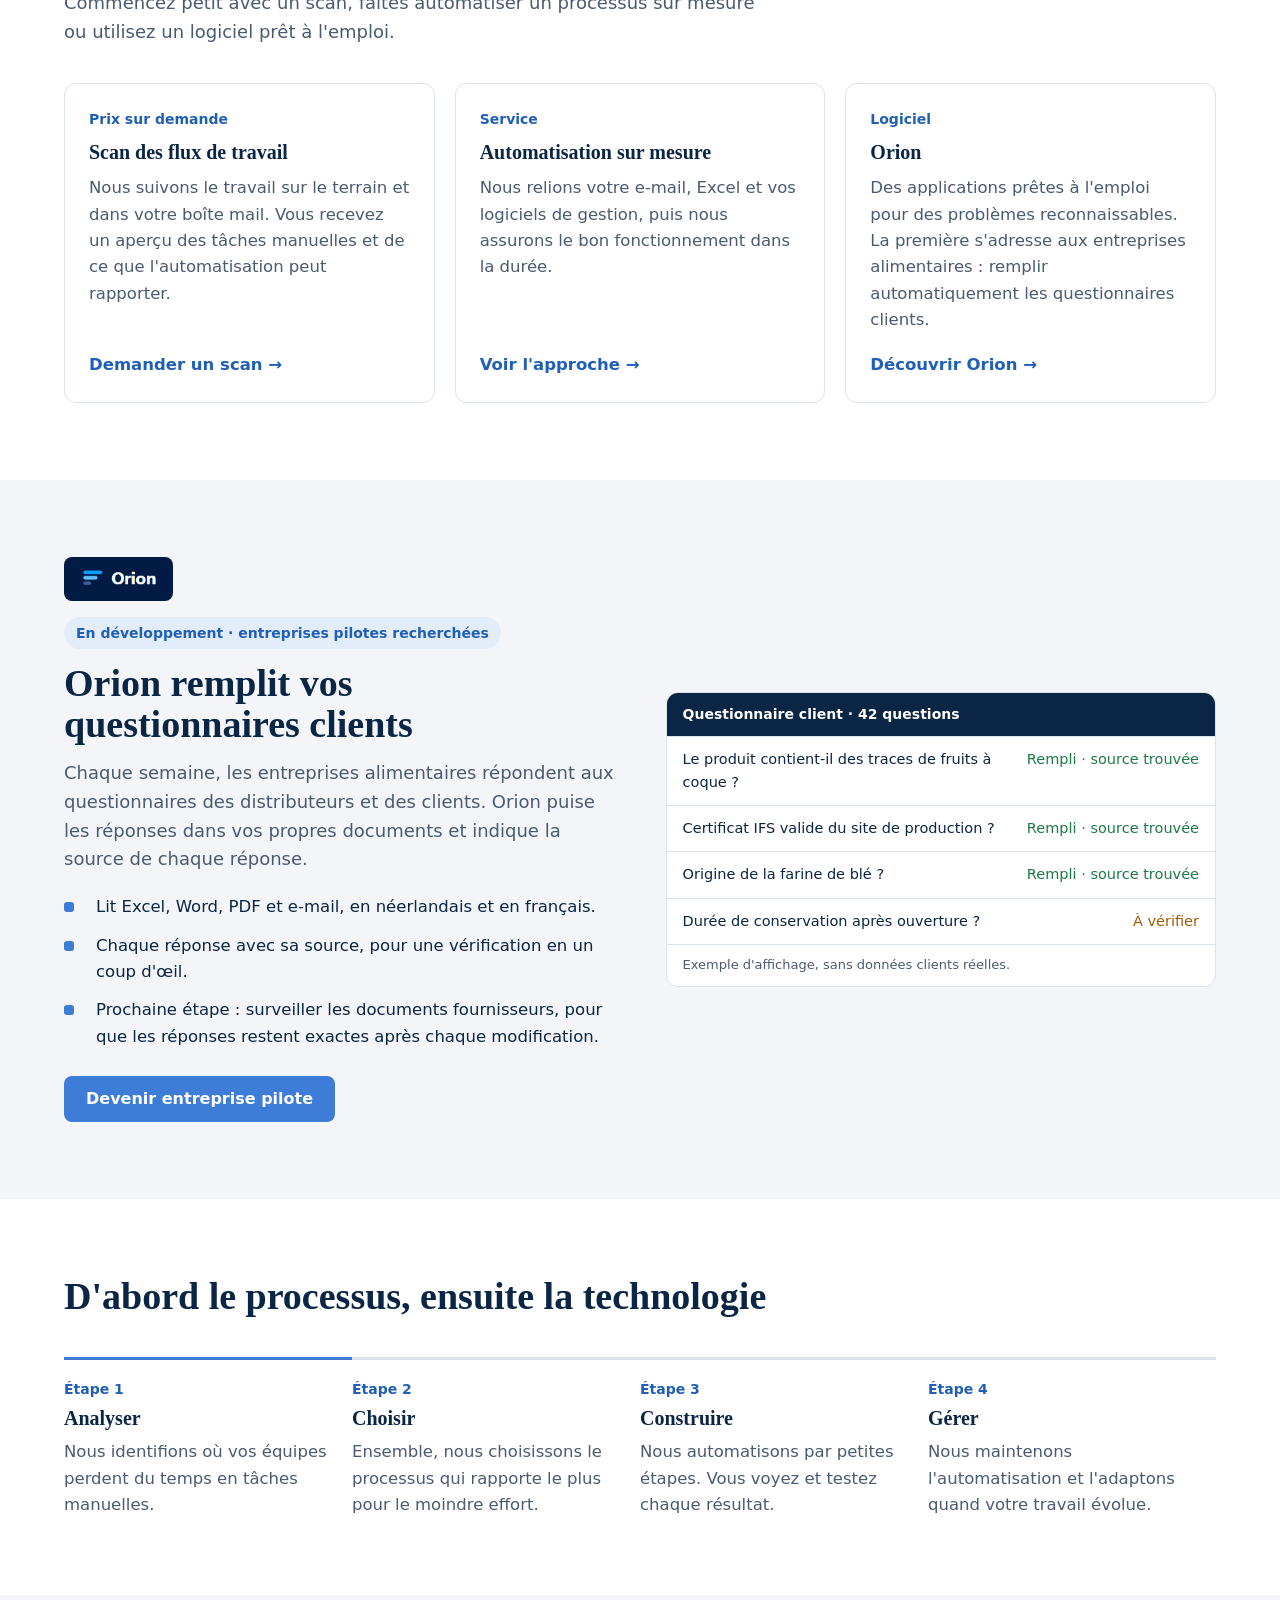
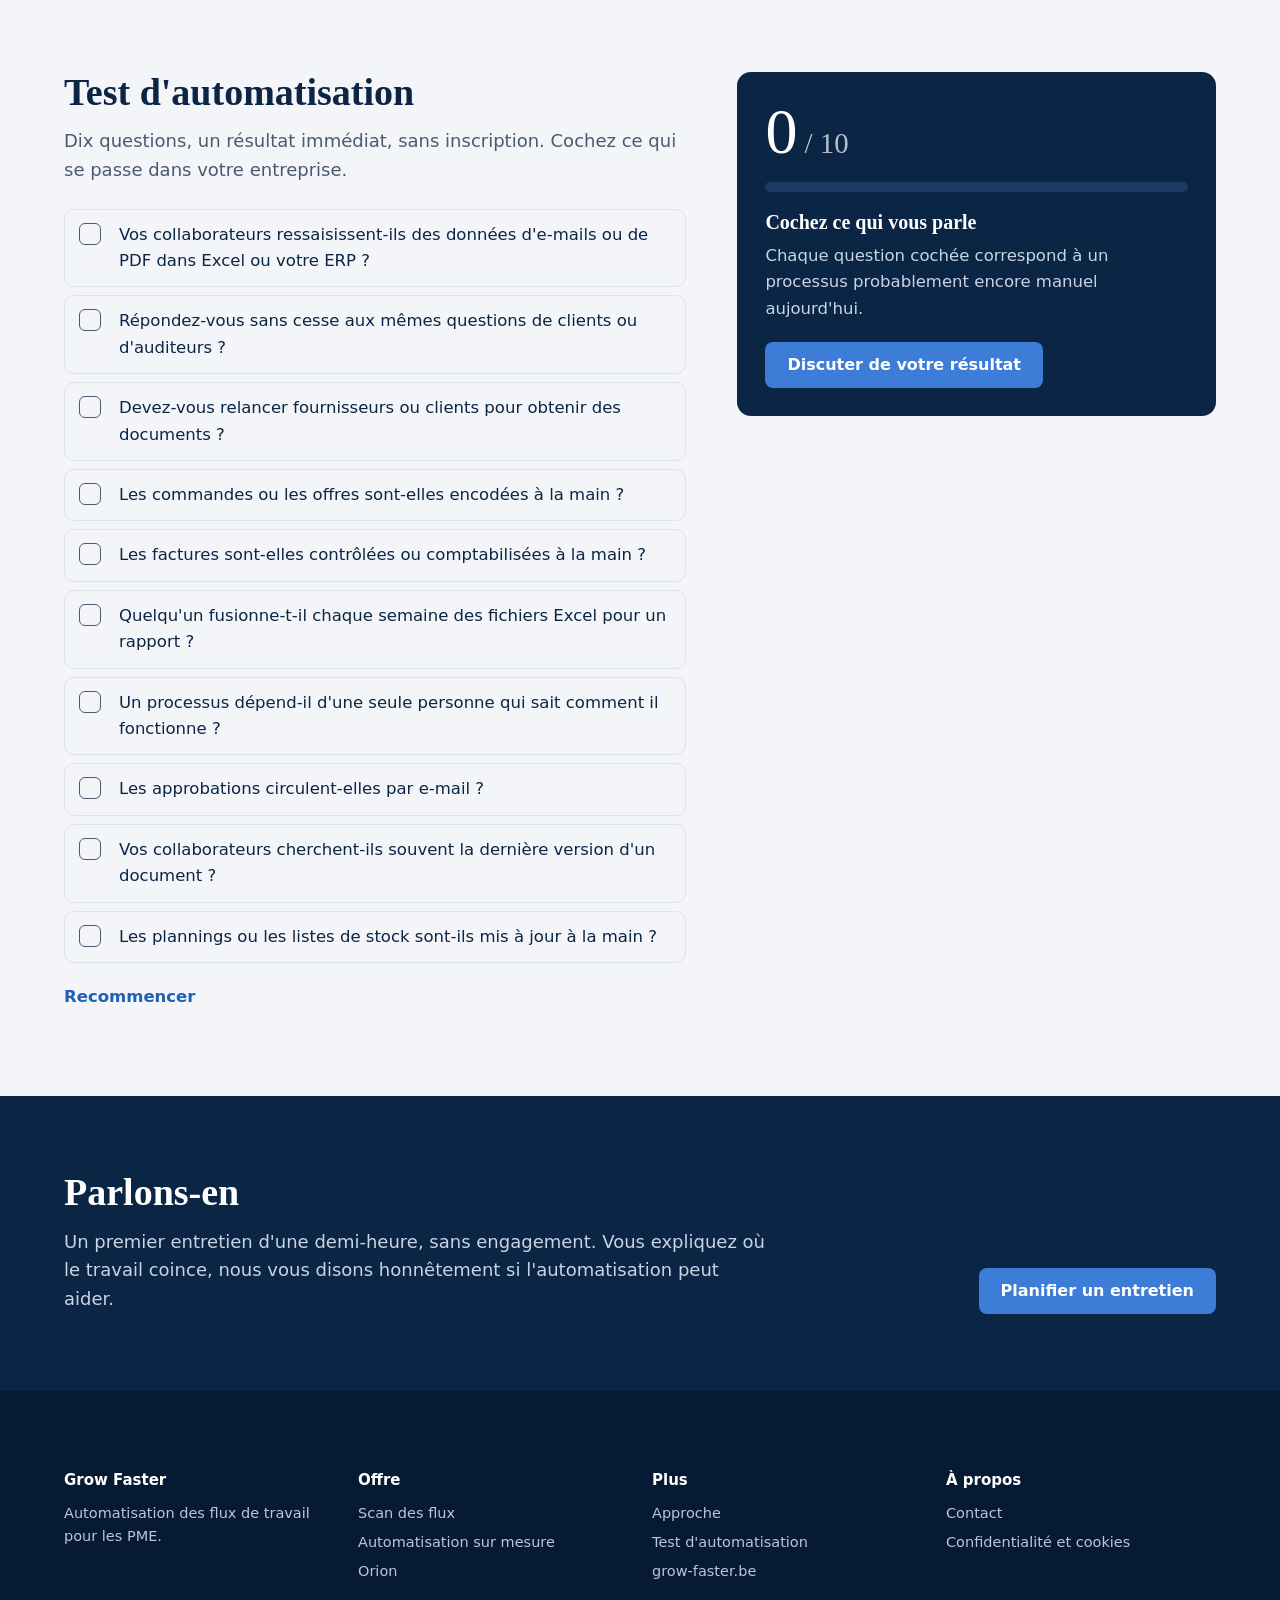
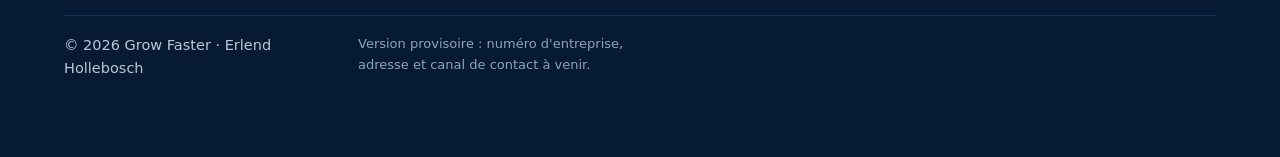
==== commit a73223ed: "Orion-logo op homepage FR" ====
--- a/fr/index.html
+++ b/fr/index.html
@@ -129,6 +129,7 @@
 <section class="orion band" id="orion">
  <div class="wrap">
   <div>
+   <img class="orion-logo" src="../assets/orion-logo.png" alt="Orion" width="109" height="44">
    <span class="pill">En développement · entreprises pilotes recherchées</span>
    <h2>Orion remplit vos questionnaires clients</h2>
    <p class="lead">Chaque semaine, les entreprises alimentaires répondent aux questionnaires des distributeurs et des clients. Orion puise les réponses dans vos propres documents et indique la source de chaque réponse.</p>
--- a/assets/site.css
+++ b/assets/site.css
@@ -124,3 +124,4 @@
 .prose ul{padding-left:20px;margin:10px 0}
 .lang a{text-decoration:none;opacity:.85}.lang a:hover{opacity:1}
 .brand img{display:block;height:32px;width:auto}
+.orion-logo{display:block;height:44px;width:auto;border-radius:8px;margin-bottom:16px}
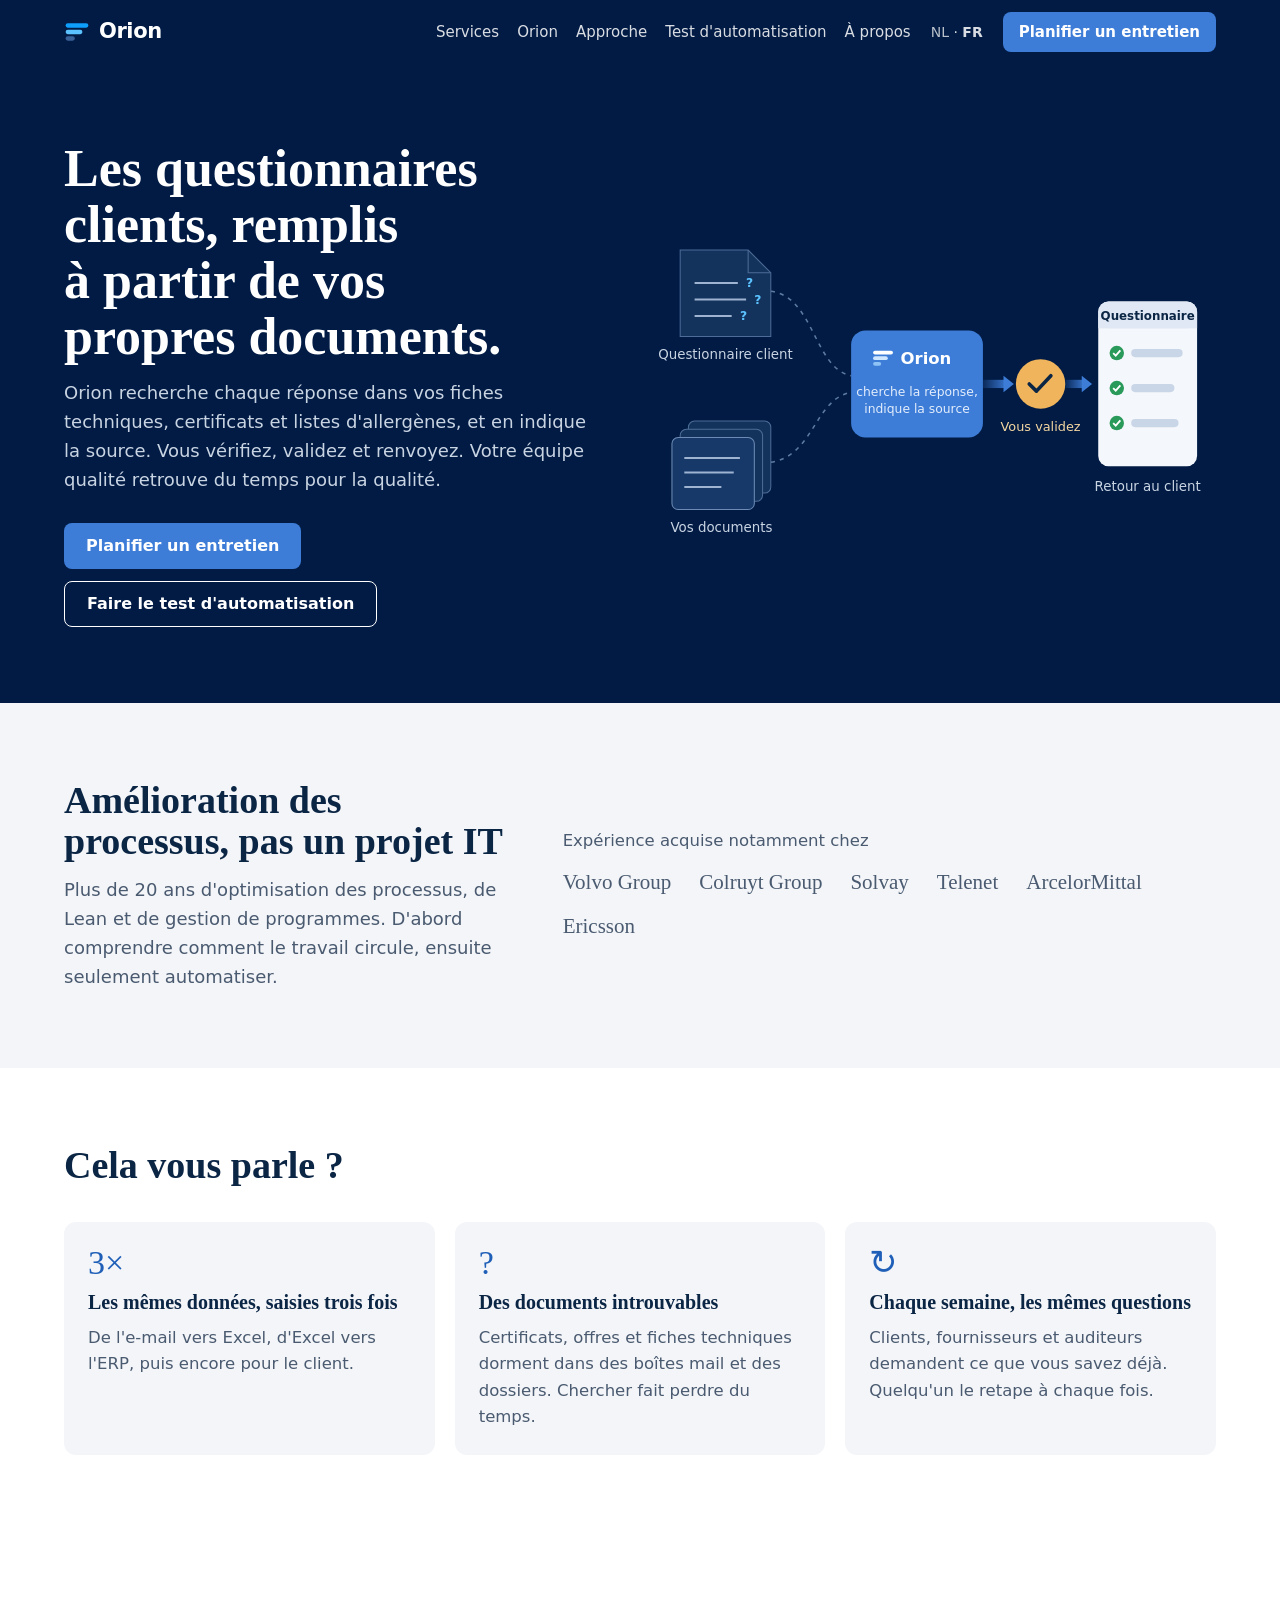
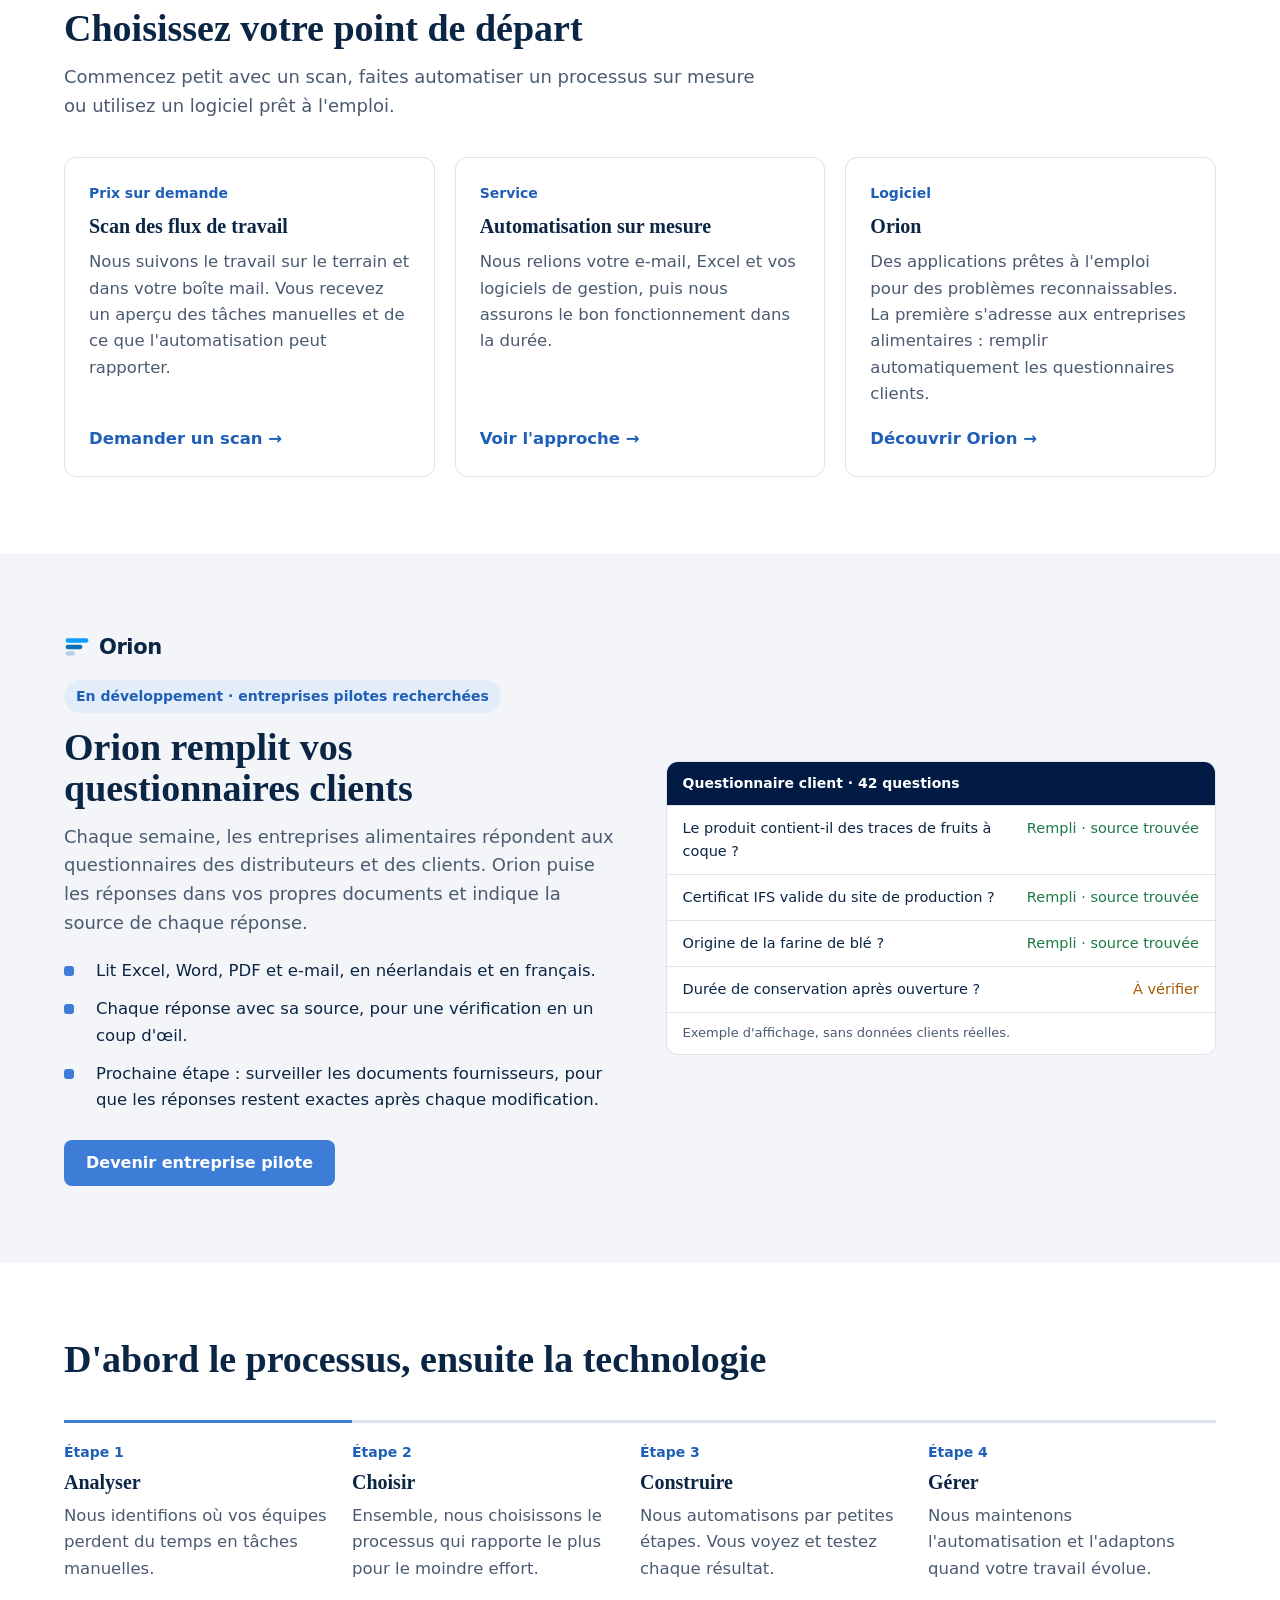
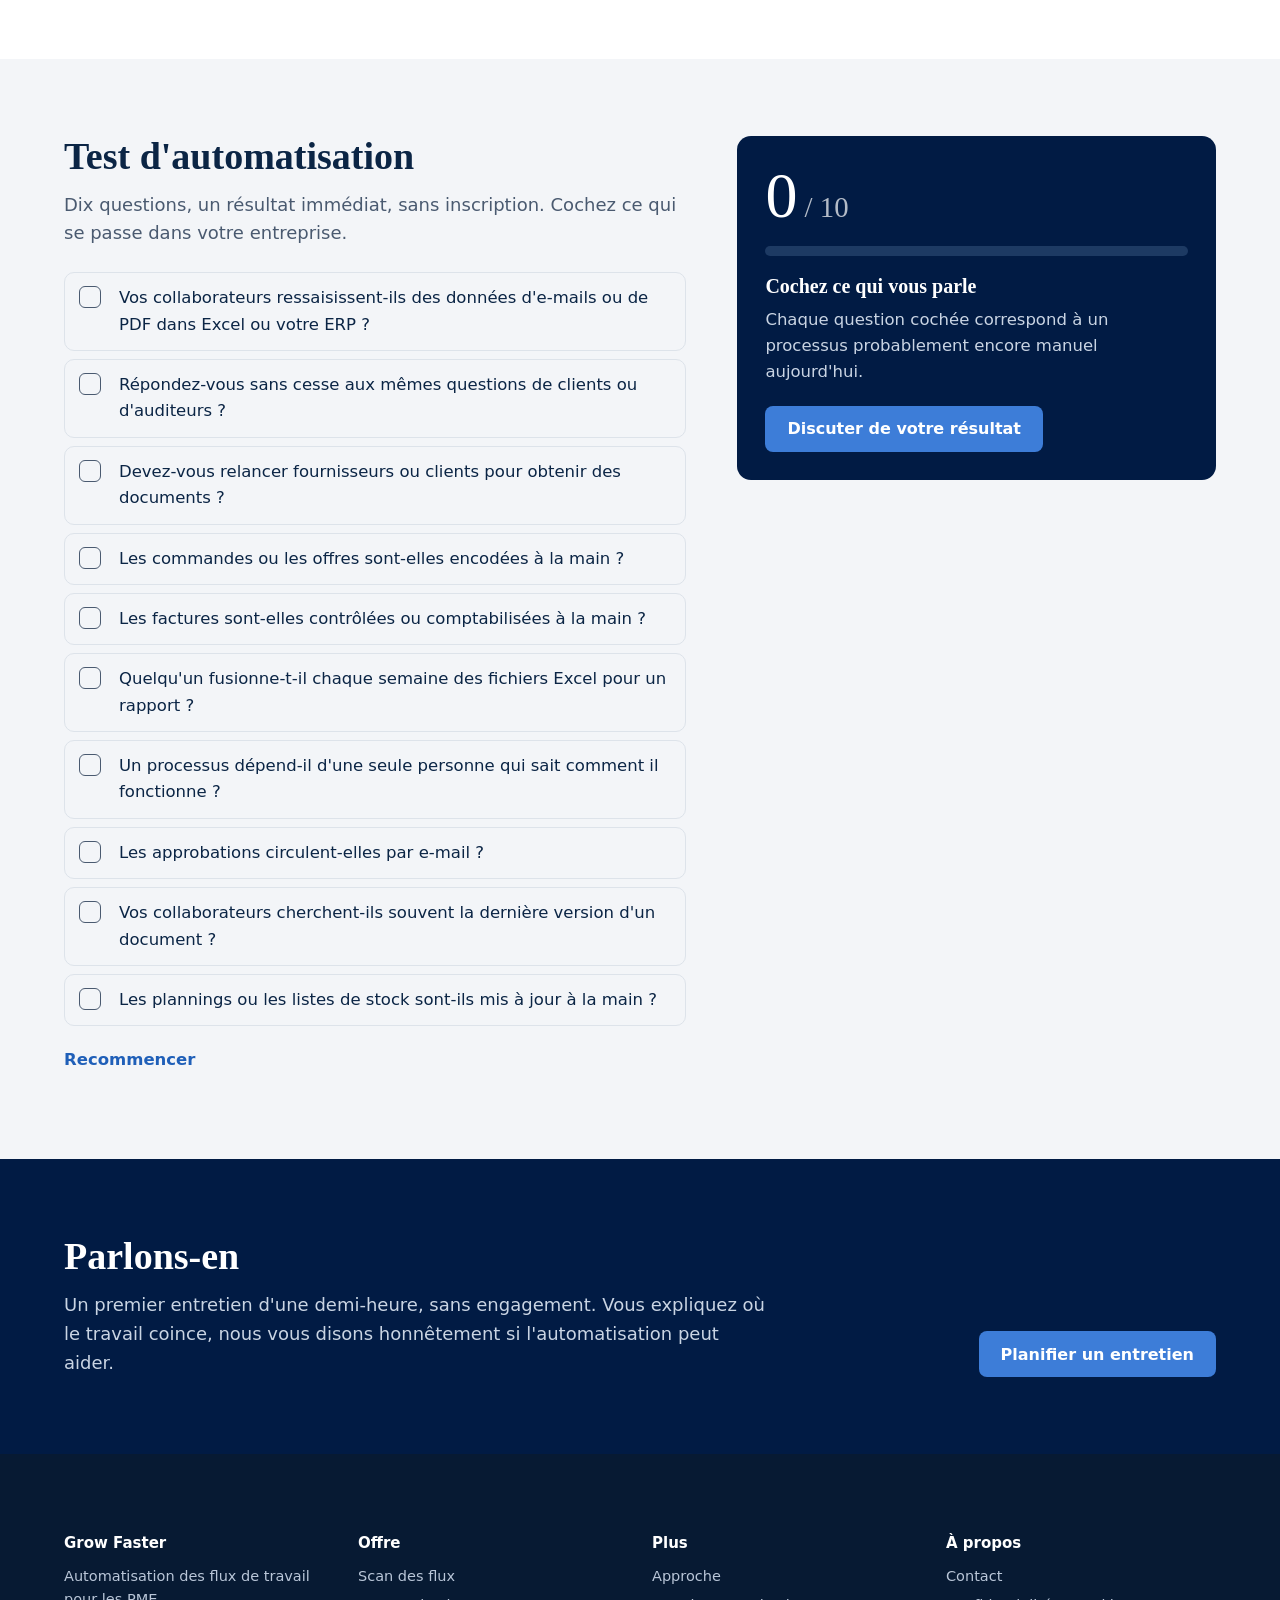
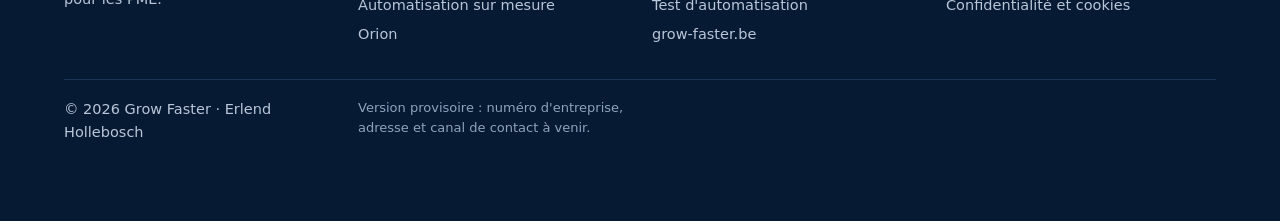
==== commit a50c6e58: "Orion-hero FR: nieuwe flow en tekst" ====
--- a/fr/index.html
+++ b/fr/index.html
@@ -13,7 +13,7 @@
 
 <header>
  <div class="nav">
-  <a class="brand" href="#top"><img src="../assets/grow-faster-logo-dark.png" alt="Grow Faster" width="192" height="32"></a>
+  <a class="brand" href="#top" aria-label="Orion"><svg width="26" height="26" viewBox="0 0 48 48" aria-hidden="true"><rect x="3" y="8" width="42" height="8" rx="4" fill="#0E9FFC"/><rect x="3" y="20" width="31" height="8" rx="4" fill="#5CC2FF"/><rect x="3" y="32" width="17" height="8" rx="4" fill="#3A6098"/></svg><span>Orion</span></a>
   <nav aria-label="Menu principal">
    <a href="#diensten">Services</a><a href="#orion">Orion</a><a href="#aanpak">Approche</a><a href="#check">Test d'automatisation</a><a href="#over">À propos</a>
   </nav>
@@ -27,64 +27,62 @@
 <section class="hero band">
  <div class="wrap">
   <div>
-   <h1>Moins de ressaisie. Plus d'entreprise.</h1>
-   <p class="lead">Grow Faster automatise le travail répétitif entre l'e-mail, Excel et vos logiciels de gestion. Vos équipes retrouvent du temps pour les clients, la qualité et la croissance.</p>
+   <h1>Les questionnaires clients, remplis à partir de vos propres documents.</h1>
+   <p class="lead">Orion recherche chaque réponse dans vos fiches techniques, certificats et listes d'allergènes, et en indique la source. Vous vérifiez, validez et renvoyez. Votre équipe qualité retrouve du temps pour la qualité.</p>
    <div class="ctas">
     <a class="btn pri" href="#gesprek">Planifier un entretien</a>
     <a class="btn sec" href="#check">Faire le test d'automatisation</a>
    </div>
   </div>
-  <svg viewBox="0 0 560 400" role="img" aria-label="E-mails, PDF et fichiers Excel passent par Grow Faster en un seul flux vers votre logiciel de gestion">
+  <svg viewBox="0 0 560 400" role="img" aria-label="Un questionnaire client et vos propres documents passent par Orion, vous validez, et le questionnaire rempli retourne au client">
    <defs>
     <linearGradient id="g1" x1="0" x2="1"><stop offset="0" stop-color="#3D7DD8" stop-opacity=".15"/><stop offset="1" stop-color="#3D7DD8" stop-opacity=".9"/></linearGradient>
    </defs>
-   <!-- losse bronnen -->
    <g fill="none" stroke="#5d7aa3" stroke-width="1.5" stroke-dasharray="4 5">
-    <path d="M128 78 C190 90 190 180 250 196"/><path d="M128 200 C180 200 200 200 250 200"/><path d="M128 322 C190 310 190 220 250 204"/>
-   </g>
-   <g>
-    <rect x="28" y="46" width="100" height="64" rx="8" fill="#13335c" stroke="#4d6c97"/>
-    <path d="M28 54 L78 86 L128 54" fill="none" stroke="#9fb4d1" stroke-width="2"/>
-    <text x="78" y="132" fill="#c9d4e3" font-size="13" text-anchor="middle" font-family="system-ui, sans-serif">E-mail</text>
-   </g>
-   <g>
-    <path d="M44 166 h58 l18 18 v52 h-76z" fill="#13335c" stroke="#4d6c97"/>
-    <path d="M102 166 v18 h18" fill="none" stroke="#4d6c97"/>
-    <g stroke="#9fb4d1" stroke-width="2"><line x1="56" y1="196" x2="104" y2="196"/><line x1="56" y1="208" x2="104" y2="208"/><line x1="56" y1="220" x2="88" y2="220"/></g>
-    <text x="82" y="256" fill="#c9d4e3" font-size="13" text-anchor="middle" font-family="system-ui, sans-serif">PDF</text>
-   </g>
-   <g>
-    <rect x="28" y="290" width="100" height="64" rx="6" fill="#13335c" stroke="#4d6c97"/>
-    <g stroke="#4d6c97"><line x1="28" y1="311" x2="128" y2="311"/><line x1="28" y1="332" x2="128" y2="332"/><line x1="61" y1="290" x2="61" y2="354"/><line x1="95" y1="290" x2="95" y2="354"/></g>
-    <rect x="62" y="312" width="32" height="19" fill="#3D7DD8" opacity=".5"/>
-    <text x="78" y="376" fill="#c9d4e3" font-size="13" text-anchor="middle" font-family="system-ui, sans-serif">Excel</text>
-   </g>
-   <!-- motor -->
-   <g>
-    <rect x="250" y="150" width="120" height="100" rx="14" fill="#3D7DD8"/>
-    <rect x="250" y="150" width="120" height="100" rx="14" fill="none" stroke="#9cc0f2" stroke-opacity=".6"/>
-    <text x="310" y="196" fill="#fff" font-size="15" font-weight="600" text-anchor="middle" font-family="system-ui, sans-serif">Grow Faster</text>
-    <text x="310" y="216" fill="#e3edfb" font-size="12" text-anchor="middle" font-family="system-ui, sans-serif">lit, contrôle,</text>
-    <text x="310" y="231" fill="#e3edfb" font-size="12" text-anchor="middle" font-family="system-ui, sans-serif">encode</text>
-   </g>
-   <!-- rustige lijn -->
-   <rect x="370" y="194" width="62" height="12" fill="url(#g1)"/>
-   <path d="M430 190 l12 10 l-12 10z" fill="#3D7DD8"/>
-   <!-- uitkomst -->
+    <path d="M128 110 C170 115 170 185 206 192"/><path d="M128 276 C170 270 170 215 206 208"/>
+   </g>
+   <g>
+    <path d="M40 70 h66 l22 22 v62 h-88z" fill="#13335c" stroke="#4d6c97"/>
+    <path d="M106 70 v22 h22" fill="none" stroke="#4d6c97"/>
+    <g stroke="#9fb4d1" stroke-width="2"><line x1="54" y1="102" x2="96" y2="102"/><line x1="54" y1="118" x2="104" y2="118"/><line x1="54" y1="134" x2="90" y2="134"/></g>
+    <g fill="#5CC2FF" font-family="system-ui, sans-serif" font-size="12" font-weight="700"><text x="104" y="106">?</text><text x="112" y="122">?</text><text x="98" y="138">?</text></g>
+    <text x="84" y="176" fill="#c9d4e3" font-size="13" text-anchor="middle" font-family="system-ui, sans-serif">Questionnaire client</text>
+   </g>
+   <g>
+    <rect x="48" y="236" width="80" height="70" rx="6" fill="#13335c" stroke="#4d6c97"/>
+    <rect x="40" y="244" width="80" height="70" rx="6" fill="#13335c" stroke="#4d6c97"/>
+    <rect x="32" y="252" width="80" height="70" rx="6" fill="#16396a" stroke="#6d8bb5"/>
+    <g stroke="#9fb4d1" stroke-width="2"><line x1="44" y1="272" x2="98" y2="272"/><line x1="44" y1="286" x2="92" y2="286"/><line x1="44" y1="300" x2="80" y2="300"/></g>
+    <text x="80" y="344" fill="#c9d4e3" font-size="13" text-anchor="middle" font-family="system-ui, sans-serif">Vos documents</text>
+   </g>
+   <g>
+    <rect x="206" y="148" width="128" height="104" rx="14" fill="#3D7DD8"/>
+    <svg x="226" y="164" width="22" height="22" viewBox="0 0 48 48"><rect x="3" y="8" width="42" height="8" rx="4" fill="#FFFFFF"/><rect x="3" y="20" width="31" height="8" rx="4" fill="#CFE6FF"/><rect x="3" y="32" width="17" height="8" rx="4" fill="#8FC3F5"/></svg>
+    <text x="254" y="181" fill="#fff" font-size="16" font-weight="700" font-family="system-ui, sans-serif">Orion</text>
+    <text x="270" y="212" fill="#e3edfb" font-size="12" text-anchor="middle" font-family="system-ui, sans-serif">cherche la réponse,</text>
+    <text x="270" y="228" fill="#e3edfb" font-size="12" text-anchor="middle" font-family="system-ui, sans-serif">indique la source</text>
+   </g>
+   <rect x="334" y="196" width="22" height="8" fill="url(#g1)"/>
+   <path d="M354 192 l10 8 l-10 8z" fill="#3D7DD8"/>
+   <g>
+    <circle cx="390" cy="200" r="24" fill="#F0B45C"/>
+    <path d="M379 200 l7 7 l14 -15" stroke="#0B2545" stroke-width="3.5" fill="none" stroke-linecap="round" stroke-linejoin="round"/>
+    <text x="390" y="246" fill="#F5D7A1" font-size="12.5" text-anchor="middle" font-family="system-ui, sans-serif">Vous validez</text>
+   </g>
+   <rect x="414" y="196" width="18" height="8" fill="url(#g1)"/>
+   <path d="M430 192 l10 8 l-10 8z" fill="#3D7DD8"/>
    <g>
     <rect x="446" y="120" width="96" height="160" rx="10" fill="#f4f7fb"/>
     <rect x="446" y="120" width="96" height="26" rx="10" fill="#dfe8f4"/>
     <rect x="446" y="136" width="96" height="10" fill="#dfe8f4"/>
-    <text x="494" y="138" fill="#0B2545" font-size="12" font-weight="600" text-anchor="middle" font-family="system-ui, sans-serif">ERP</text>
-    <g font-family="system-ui, sans-serif" font-size="11" fill="#0B2545">
-     <circle cx="464" cy="170" r="7" fill="#2a9a5a"/><path d="M460.5 170 l2.5 2.5 l4.5 -5" stroke="#fff" stroke-width="1.8" fill="none"/>
-     <rect x="478" y="166" width="50" height="8" rx="4" fill="#c9d6e7"/>
-     <circle cx="464" cy="204" r="7" fill="#2a9a5a"/><path d="M460.5 204 l2.5 2.5 l4.5 -5" stroke="#fff" stroke-width="1.8" fill="none"/>
-     <rect x="478" y="200" width="42" height="8" rx="4" fill="#c9d6e7"/>
-     <circle cx="464" cy="238" r="7" fill="#2a9a5a"/><path d="M460.5 238 l2.5 2.5 l4.5 -5" stroke="#fff" stroke-width="1.8" fill="none"/>
-     <rect x="478" y="234" width="46" height="8" rx="4" fill="#c9d6e7"/>
-    </g>
-    <text x="494" y="304" fill="#c9d4e3" font-size="13" text-anchor="middle" font-family="system-ui, sans-serif">Votre logiciel</text>
+    <text x="494" y="138" fill="#0B2545" font-size="11.5" font-weight="600" text-anchor="middle" font-family="system-ui, sans-serif">Questionnaire</text>
+    <circle cx="464" cy="170" r="7" fill="#2a9a5a"/><path d="M460.5 170 l2.5 2.5 l4.5 -5" stroke="#fff" stroke-width="1.8" fill="none"/>
+    <rect x="478" y="166" width="50" height="8" rx="4" fill="#c9d6e7"/>
+    <circle cx="464" cy="204" r="7" fill="#2a9a5a"/><path d="M460.5 204 l2.5 2.5 l4.5 -5" stroke="#fff" stroke-width="1.8" fill="none"/>
+    <rect x="478" y="200" width="42" height="8" rx="4" fill="#c9d6e7"/>
+    <circle cx="464" cy="238" r="7" fill="#2a9a5a"/><path d="M460.5 238 l2.5 2.5 l4.5 -5" stroke="#fff" stroke-width="1.8" fill="none"/>
+    <rect x="478" y="234" width="46" height="8" rx="4" fill="#c9d6e7"/>
+    <text x="494" y="304" fill="#c9d4e3" font-size="13" text-anchor="middle" font-family="system-ui, sans-serif">Retour au client</text>
    </g>
   </svg>
  </div>
@@ -129,7 +127,7 @@
 <section class="orion band" id="orion">
  <div class="wrap">
   <div>
-   <img class="orion-logo" src="../assets/orion-logo.png" alt="Orion" width="109" height="44">
+   <div class="orion-mark" aria-label="Orion"><svg width="26" height="26" viewBox="0 0 48 48" aria-hidden="true"><rect x="3" y="8" width="42" height="8" rx="4" fill="#0E9FFC"/><rect x="3" y="20" width="31" height="8" rx="4" fill="#0A6FB8"/><rect x="3" y="32" width="17" height="8" rx="4" fill="#B4CFEC"/></svg><span>Orion</span></div>
    <span class="pill">En développement · entreprises pilotes recherchées</span>
    <h2>Orion remplit vos questionnaires clients</h2>
    <p class="lead">Chaque semaine, les entreprises alimentaires répondent aux questionnaires des distributeurs et des clients. Orion puise les réponses dans vos propres documents et indique la source de chaque réponse.</p>
--- a/assets/site.css
+++ b/assets/site.css
@@ -4,7 +4,7 @@
    COLOUR and TYPE: Grow Faster-navy dominant, wit, één heldere blauwe accent; Source Serif titels, Inter tekst
    LAYOUT: navy hero met tekening, daarna witte banden, navy afsluiter en footer */
 :root{color-scheme:light dark;
- --navy:#0B2545;--bg:light-dark(#ffffff,#0a1628);--soft:light-dark(#f3f5f8,#0f1f36);
+ --navy:#011B44;--bg:light-dark(#ffffff,#0a1628);--soft:light-dark(#f3f5f8,#0f1f36);
  --ink:light-dark(#0B2545,#e9eef5);--muted:light-dark(#4a5a70,#a9b6c7);--line:light-dark(#dde3ea,#1f3354);
  --acc:#3D7DD8;--acc-ink:light-dark(#1f5fb8,#8db8f0)}
 :root[data-theme=light]{color-scheme:light}:root[data-theme=dark]{color-scheme:dark}
@@ -123,5 +123,5 @@
 .prose p+p{margin-top:12px}
 .prose ul{padding-left:20px;margin:10px 0}
 .lang a{text-decoration:none;opacity:.85}.lang a:hover{opacity:1}
-.brand img{display:block;height:32px;width:auto}
-.orion-logo{display:block;height:44px;width:auto;border-radius:8px;margin-bottom:16px}
+.brand{display:flex;align-items:center;gap:9px}.brand svg{display:block}.brand span{font-size:21px;font-weight:700;letter-spacing:-.02em}
+.orion-mark{display:flex;align-items:center;gap:9px;margin-bottom:16px}.orion-mark svg{display:block}.orion-mark span{font-size:21px;font-weight:700;letter-spacing:-.02em;color:var(--ink)}
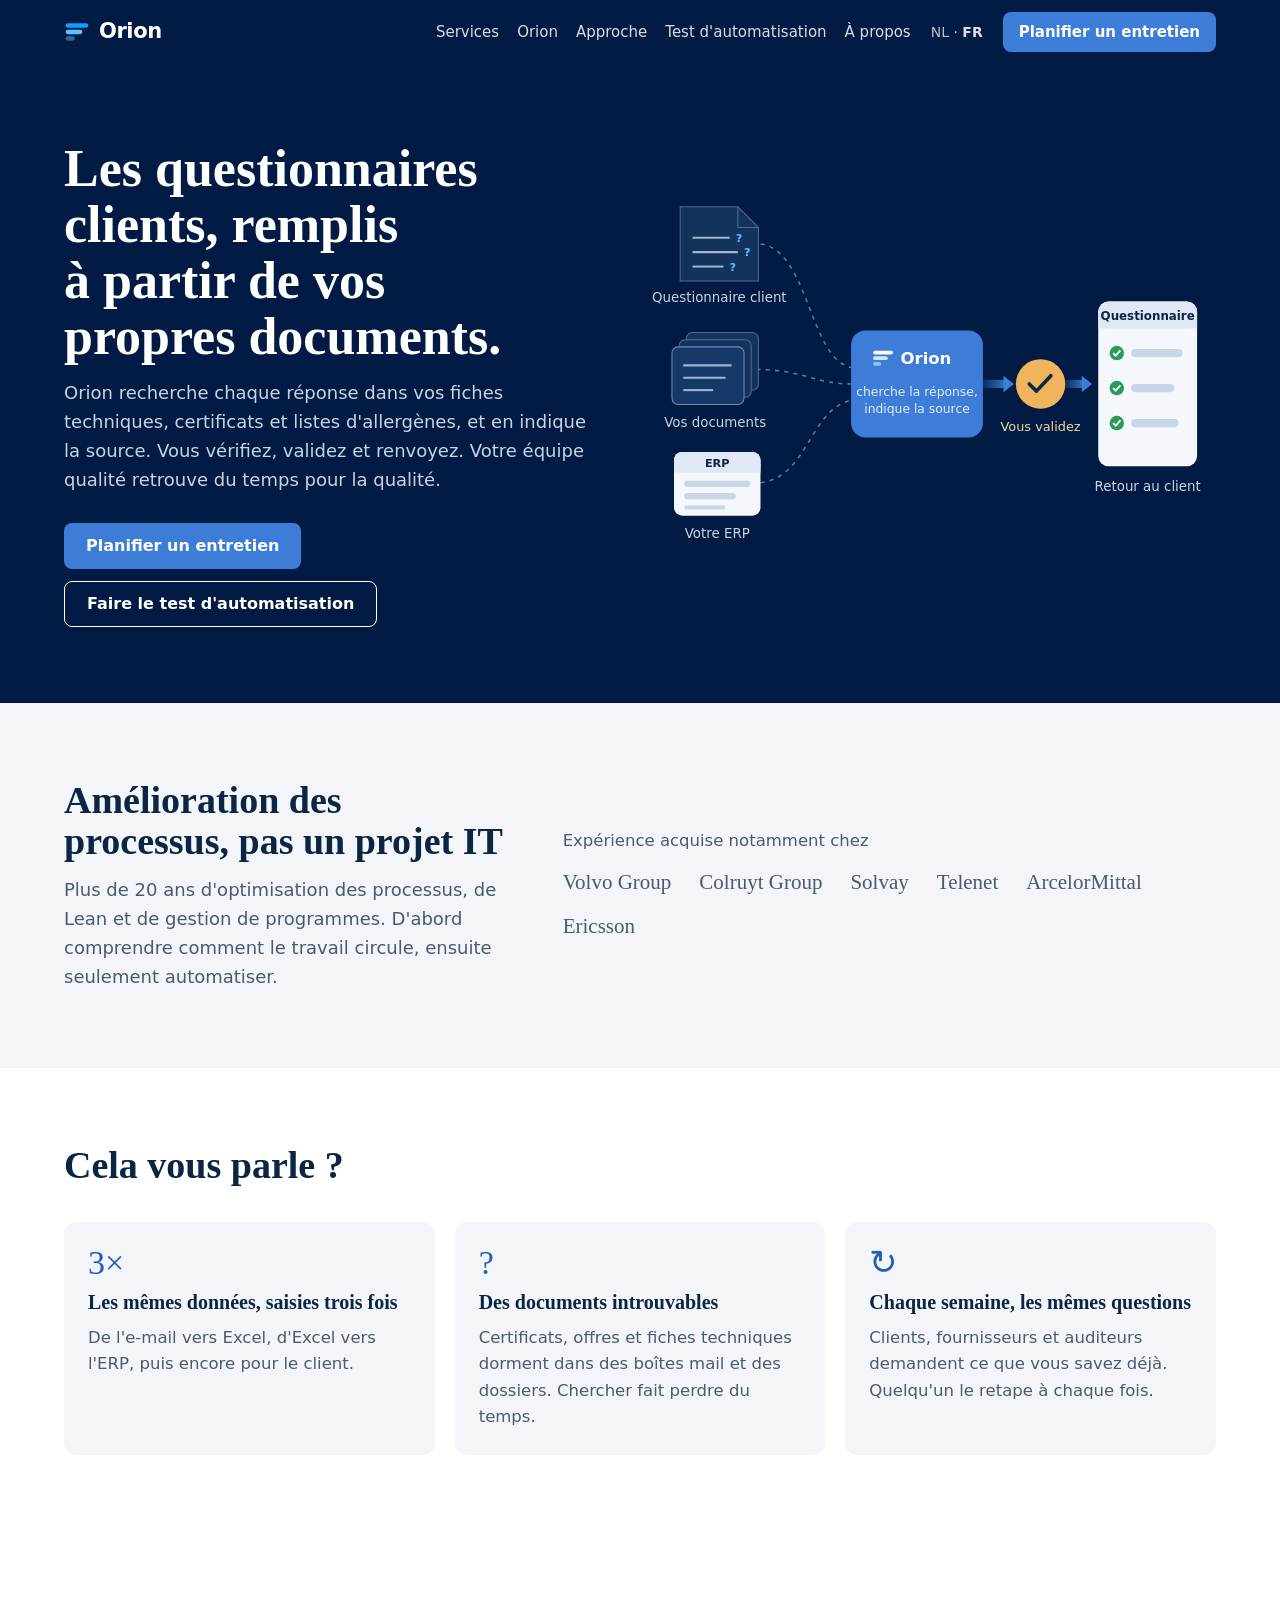
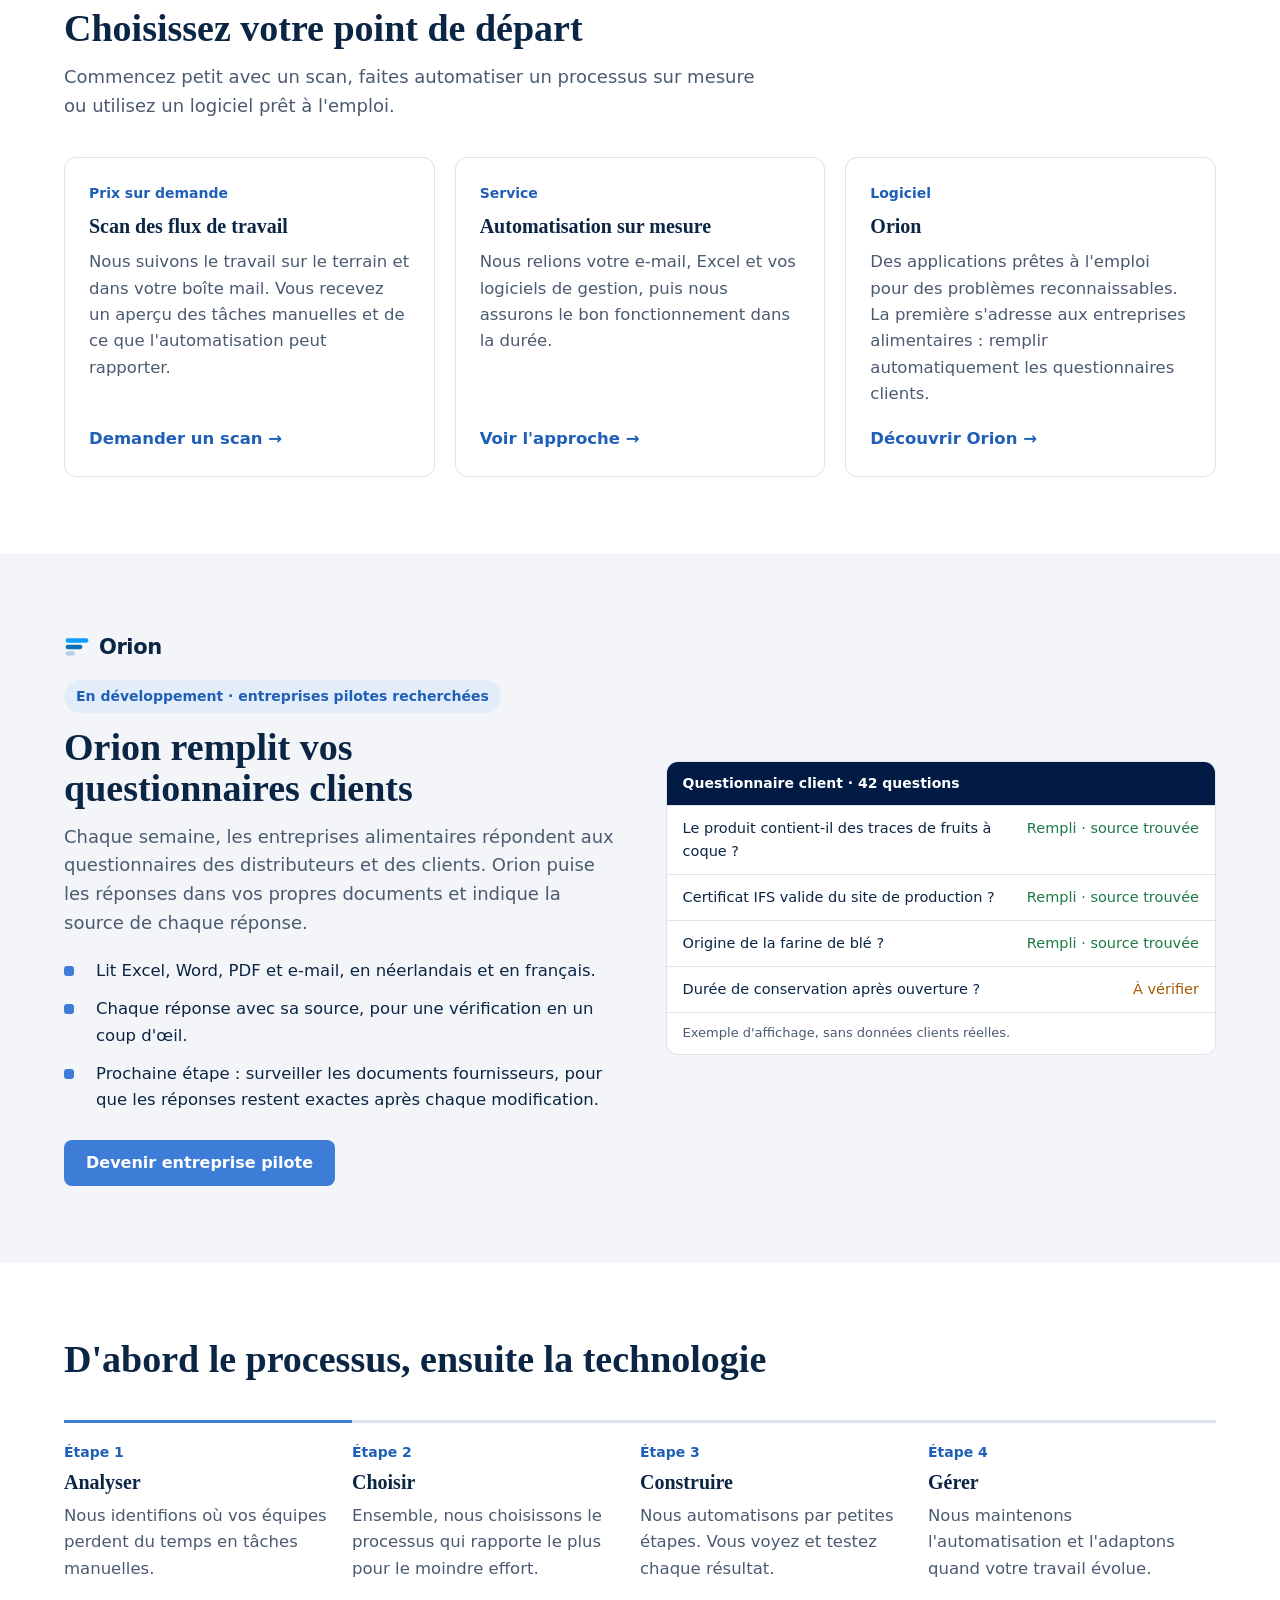
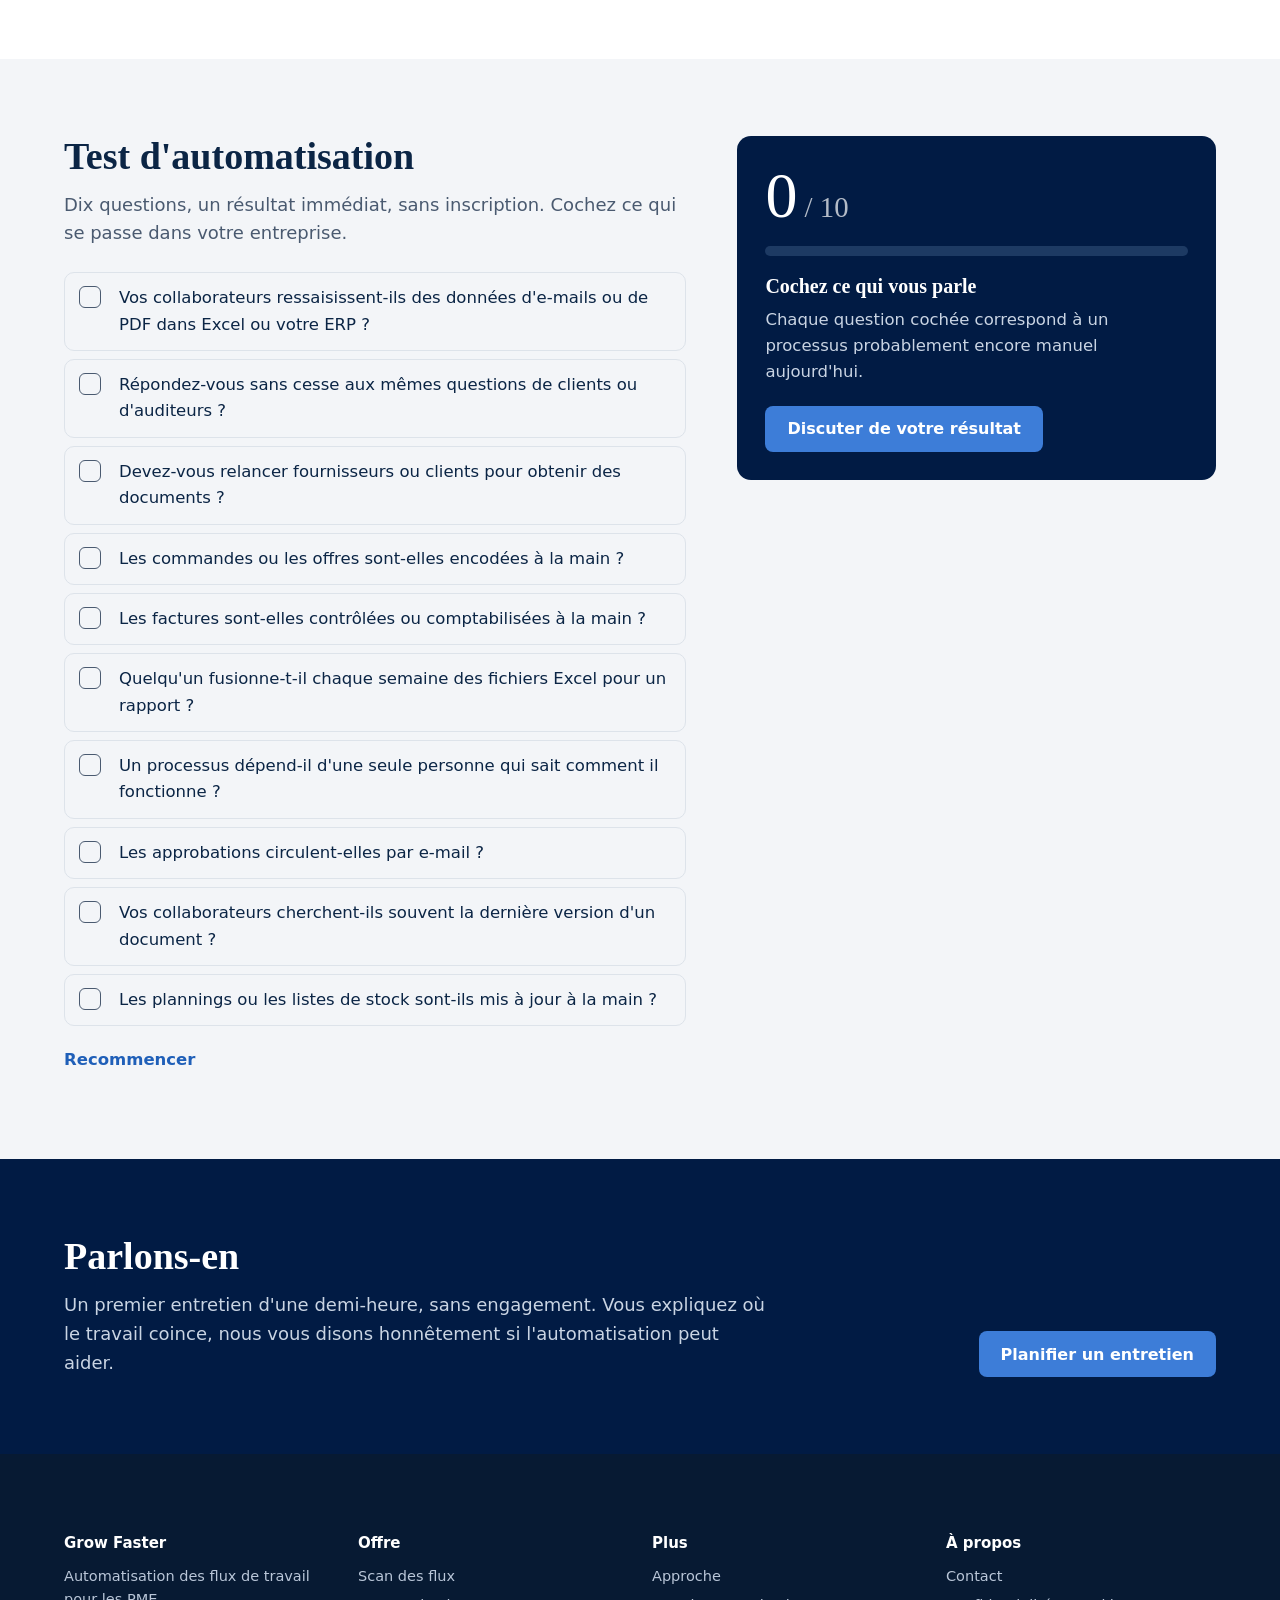
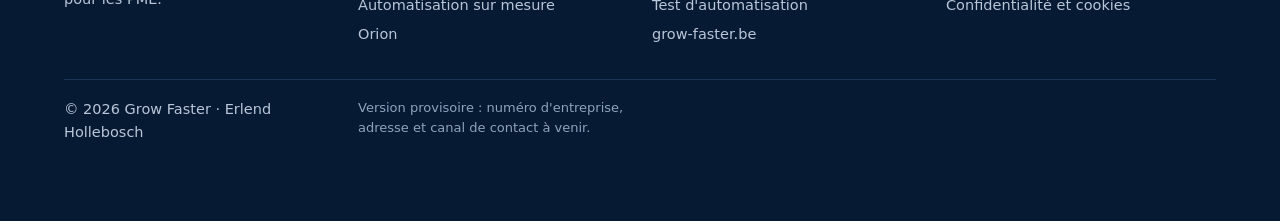
==== commit 49170b57: "ERP als bron in de Orion-flow (FR)" ====
--- a/fr/index.html
+++ b/fr/index.html
@@ -34,26 +34,34 @@
     <a class="btn sec" href="#check">Faire le test d'automatisation</a>
    </div>
   </div>
-  <svg viewBox="0 0 560 400" role="img" aria-label="Un questionnaire client et vos propres documents passent par Orion, vous validez, et le questionnaire rempli retourne au client">
+  <svg viewBox="0 0 560 400" role="img" aria-label="Un questionnaire client, vos propres documents et votre ERP passent par Orion, vous validez, et le questionnaire rempli retourne au client">
    <defs>
     <linearGradient id="g1" x1="0" x2="1"><stop offset="0" stop-color="#3D7DD8" stop-opacity=".15"/><stop offset="1" stop-color="#3D7DD8" stop-opacity=".9"/></linearGradient>
    </defs>
    <g fill="none" stroke="#5d7aa3" stroke-width="1.5" stroke-dasharray="4 5">
-    <path d="M128 110 C170 115 170 185 206 192"/><path d="M128 276 C170 270 170 215 206 208"/>
-   </g>
-   <g>
-    <path d="M40 70 h66 l22 22 v62 h-88z" fill="#13335c" stroke="#4d6c97"/>
-    <path d="M106 70 v22 h22" fill="none" stroke="#4d6c97"/>
-    <g stroke="#9fb4d1" stroke-width="2"><line x1="54" y1="102" x2="96" y2="102"/><line x1="54" y1="118" x2="104" y2="118"/><line x1="54" y1="134" x2="90" y2="134"/></g>
-    <g fill="#5CC2FF" font-family="system-ui, sans-serif" font-size="12" font-weight="700"><text x="104" y="106">?</text><text x="112" y="122">?</text><text x="98" y="138">?</text></g>
-    <text x="84" y="176" fill="#c9d4e3" font-size="13" text-anchor="middle" font-family="system-ui, sans-serif">Questionnaire client</text>
-   </g>
-   <g>
-    <rect x="48" y="236" width="80" height="70" rx="6" fill="#13335c" stroke="#4d6c97"/>
-    <rect x="40" y="244" width="80" height="70" rx="6" fill="#13335c" stroke="#4d6c97"/>
-    <rect x="32" y="252" width="80" height="70" rx="6" fill="#16396a" stroke="#6d8bb5"/>
-    <g stroke="#9fb4d1" stroke-width="2"><line x1="44" y1="272" x2="98" y2="272"/><line x1="44" y1="286" x2="92" y2="286"/><line x1="44" y1="300" x2="80" y2="300"/></g>
-    <text x="80" y="344" fill="#c9d4e3" font-size="13" text-anchor="middle" font-family="system-ui, sans-serif">Vos documents</text>
+    <path d="M118 64 C165 70 165 175 206 184"/><path d="M114 186 C160 186 170 200 206 200"/><path d="M118 296 C165 290 165 225 206 216"/>
+   </g>
+   <g>
+    <path d="M40 28 h56 l20 20 v52 h-76z" fill="#13335c" stroke="#4d6c97"/>
+    <path d="M96 28 v20 h20" fill="none" stroke="#4d6c97"/>
+    <g stroke="#9fb4d1" stroke-width="2"><line x1="52" y1="58" x2="88" y2="58"/><line x1="52" y1="72" x2="96" y2="72"/><line x1="52" y1="86" x2="82" y2="86"/></g>
+    <g fill="#5CC2FF" font-family="system-ui, sans-serif" font-size="11" font-weight="700"><text x="94" y="62">?</text><text x="102" y="76">?</text><text x="88" y="90">?</text></g>
+    <text x="78" y="120" fill="#c9d4e3" font-size="13" text-anchor="middle" font-family="system-ui, sans-serif">Questionnaire client</text>
+   </g>
+   <g>
+    <rect x="46" y="150" width="70" height="56" rx="6" fill="#13335c" stroke="#4d6c97"/>
+    <rect x="39" y="157" width="70" height="56" rx="6" fill="#13335c" stroke="#4d6c97"/>
+    <rect x="32" y="164" width="70" height="56" rx="6" fill="#16396a" stroke="#6d8bb5"/>
+    <g stroke="#9fb4d1" stroke-width="2"><line x1="43" y1="182" x2="90" y2="182"/><line x1="43" y1="194" x2="84" y2="194"/><line x1="43" y1="206" x2="72" y2="206"/></g>
+    <text x="74" y="242" fill="#c9d4e3" font-size="13" text-anchor="middle" font-family="system-ui, sans-serif">Vos documents</text>
+   </g>
+   <g>
+    <rect x="34" y="266" width="84" height="62" rx="8" fill="#f4f7fb"/>
+    <rect x="34" y="266" width="84" height="20" rx="8" fill="#dfe8f4"/>
+    <rect x="34" y="278" width="84" height="8" fill="#dfe8f4"/>
+    <text x="76" y="281" fill="#0B2545" font-size="11" font-weight="700" text-anchor="middle" font-family="system-ui, sans-serif">ERP</text>
+    <g fill="#c9d6e7"><rect x="44" y="294" width="64" height="6" rx="3"/><rect x="44" y="306" width="50" height="6" rx="3"/><rect x="44" y="318" width="40" height="4" rx="2"/></g>
+    <text x="76" y="350" fill="#c9d4e3" font-size="13" text-anchor="middle" font-family="system-ui, sans-serif">Votre ERP</text>
    </g>
    <g>
     <rect x="206" y="148" width="128" height="104" rx="14" fill="#3D7DD8"/>
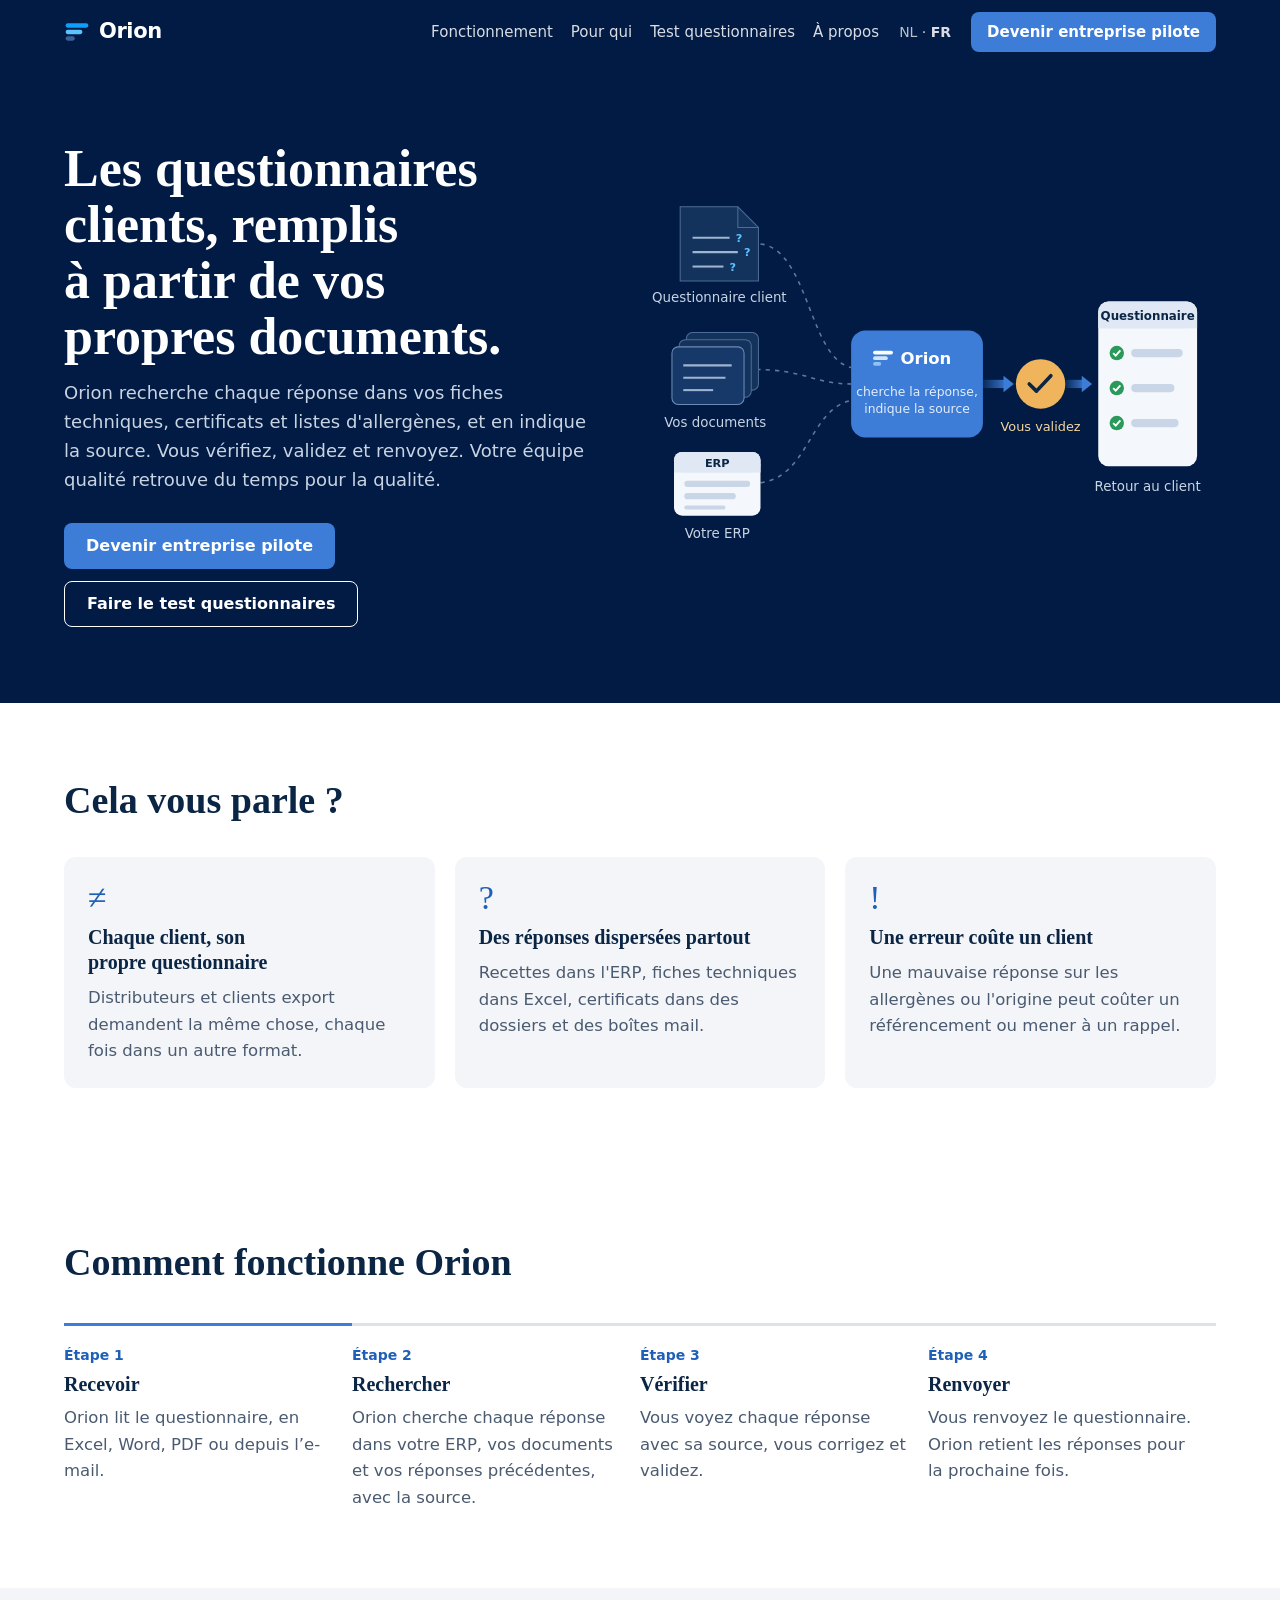
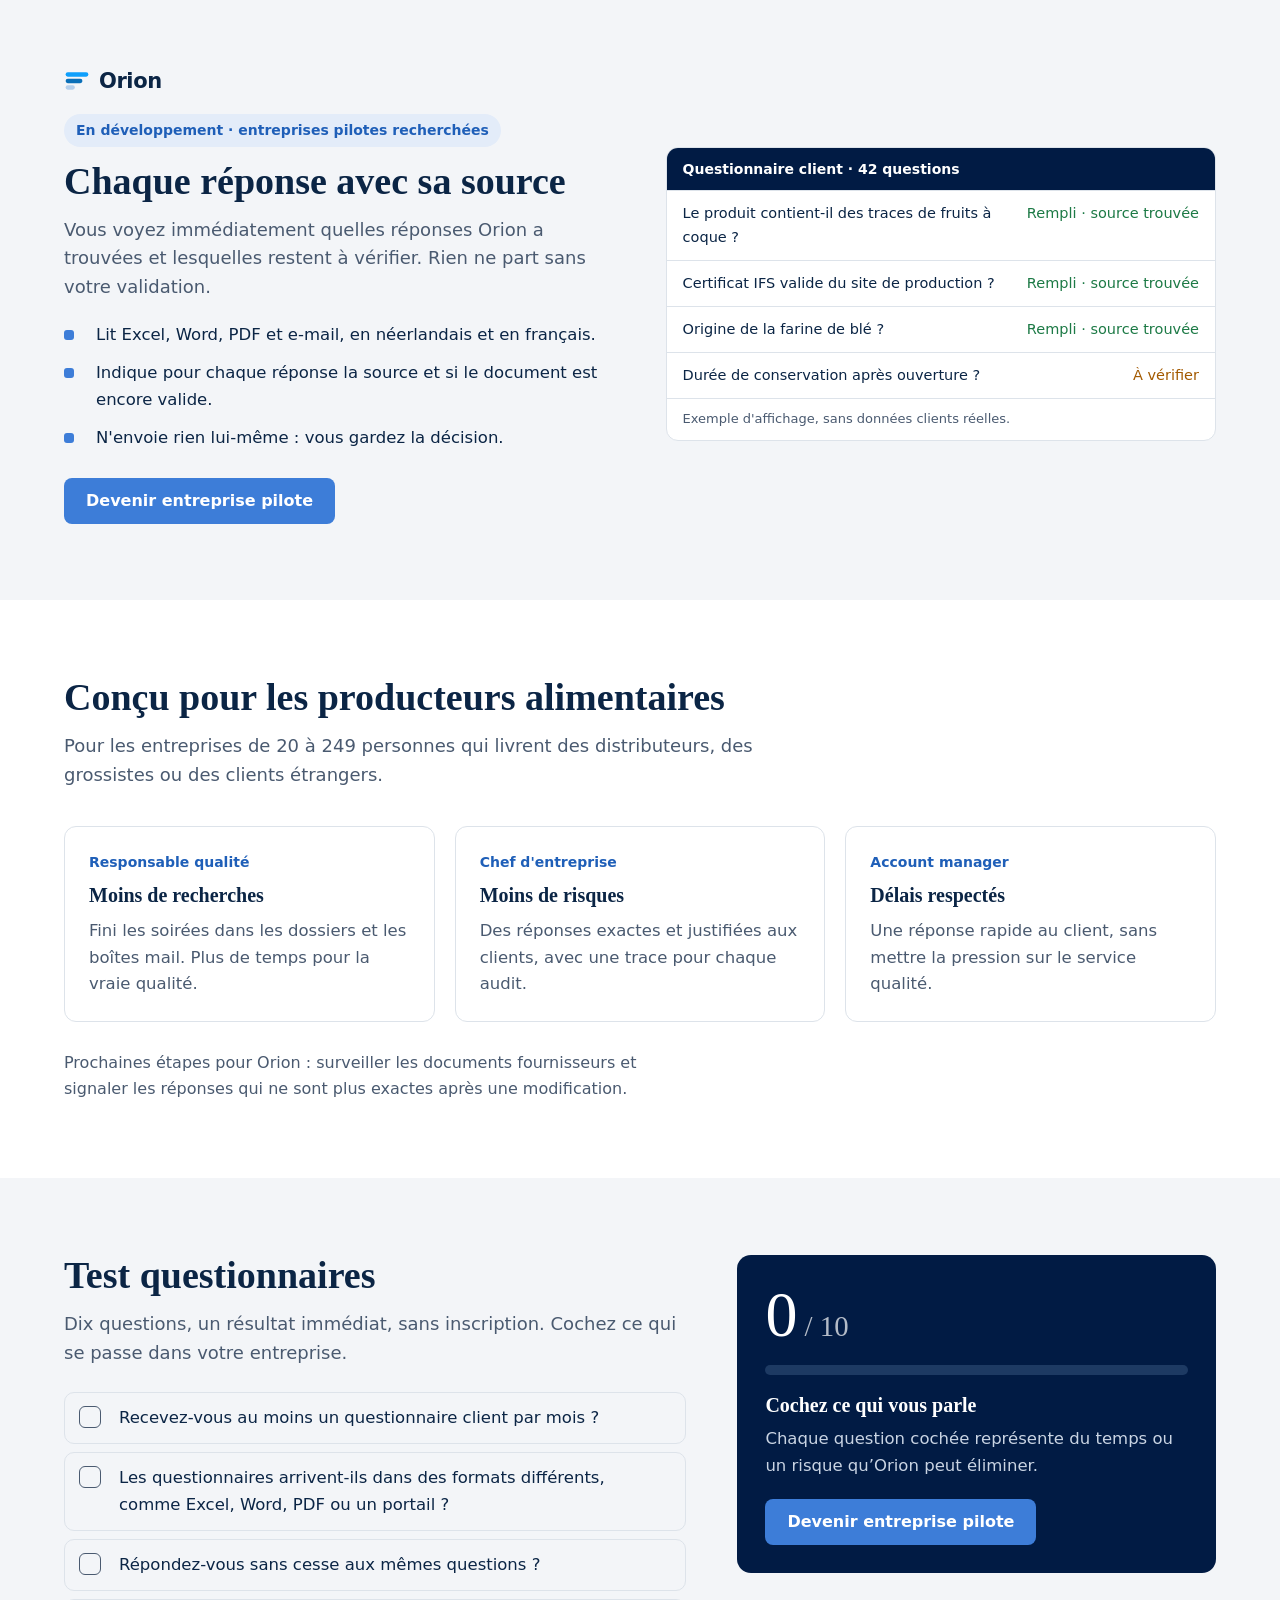
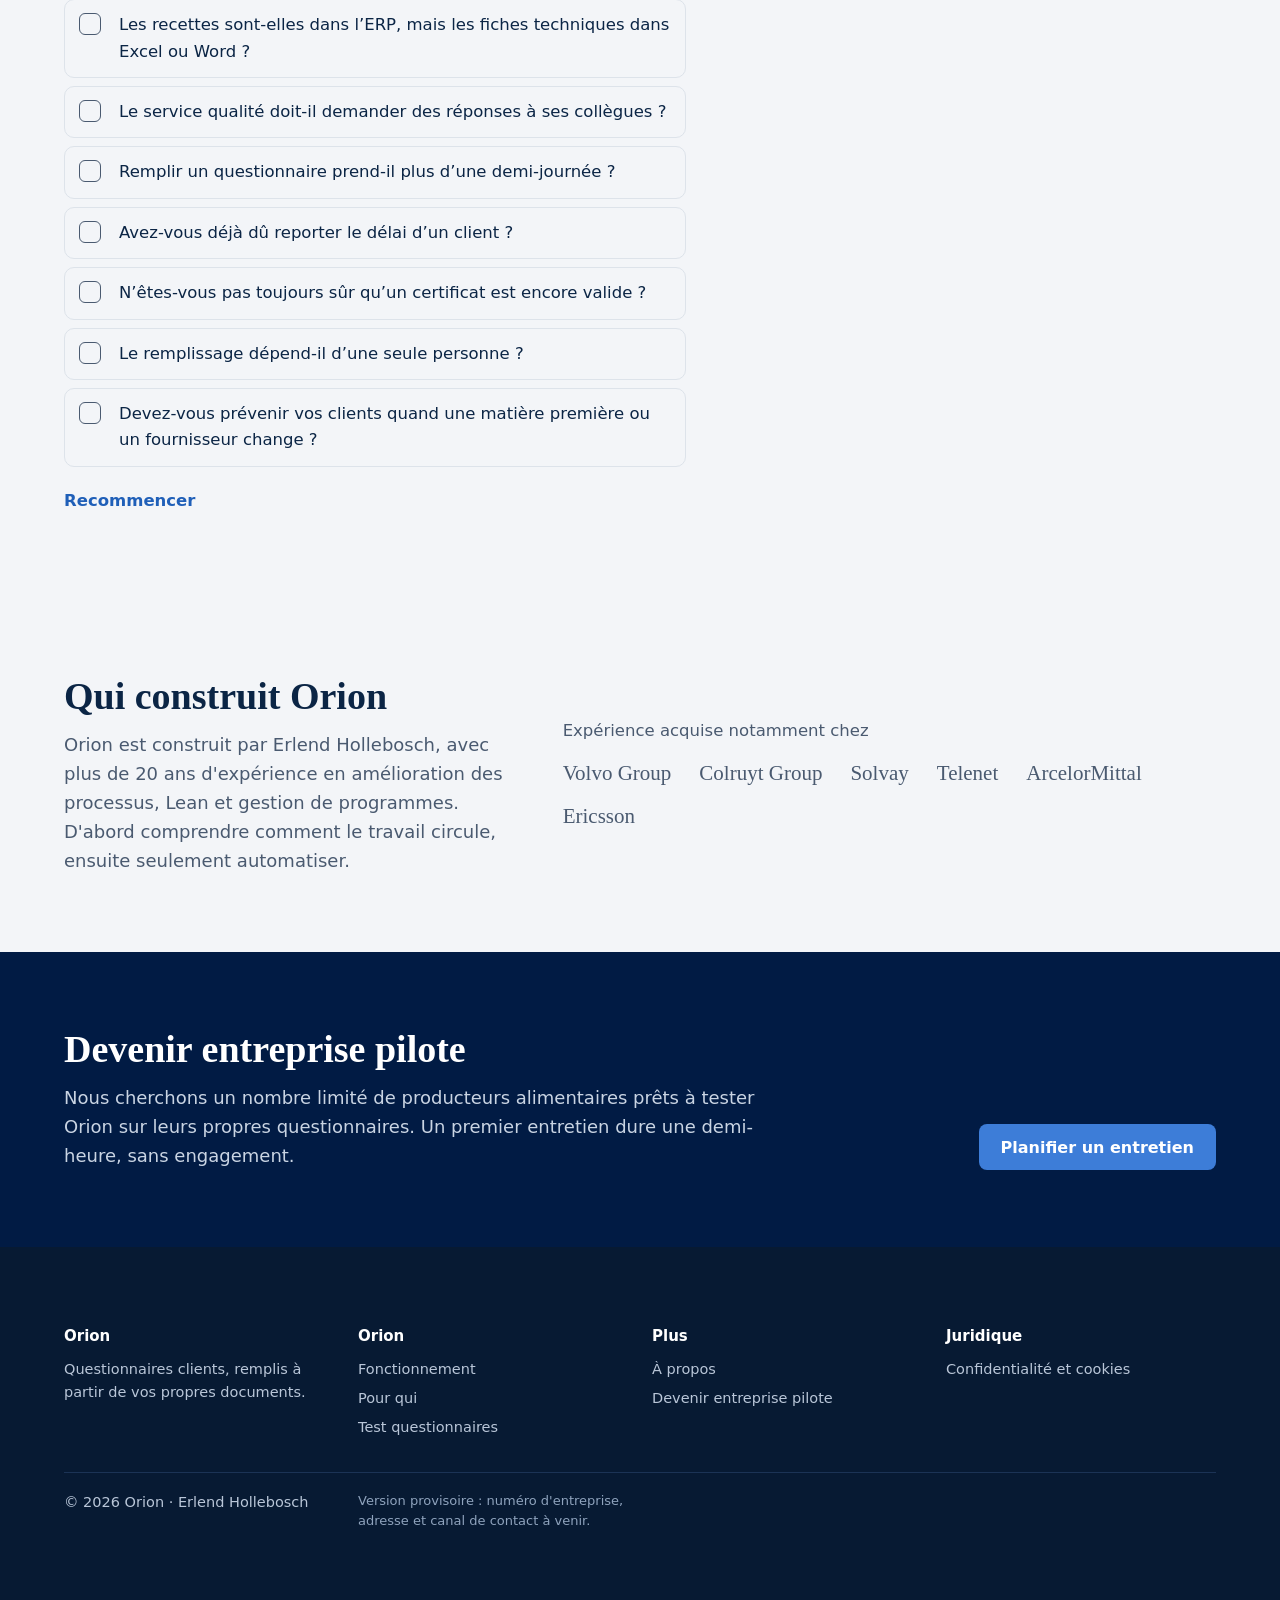
==== commit 246e3b7b: "Volledige Orion-site (FR)" ====
--- a/fr/index.html
+++ b/fr/index.html
@@ -3,8 +3,8 @@
 <head>
 <meta charset="utf-8">
 <meta name="viewport" content="width=device-width, initial-scale=1">
-<title>Grow Faster | Automatisation des flux de travail pour les PME</title>
-<meta name="description" content="Grow Faster automatise le travail répétitif entre e-mail, Excel et vos logiciels de gestion. Scan des flux, automatisation sur mesure et Orion.">
+<title>Orion | Questionnaires clients remplis à partir de vos propres documents</title>
+<meta name="description" content="Orion remplit les questionnaires clients avec des réponses issues de votre ERP et de vos documents, avec la source de chaque réponse. Pour les producteurs alimentaires.">
 <link rel="alternate" hreflang="nl-BE" href="https://automation.grow-faster.be/">
 <link rel="alternate" hreflang="fr-BE" href="https://automation.grow-faster.be/fr/">
 <link rel="stylesheet" href="../assets/site.css">
@@ -15,10 +15,10 @@
  <div class="nav">
   <a class="brand" href="#top" aria-label="Orion"><svg width="26" height="26" viewBox="0 0 48 48" aria-hidden="true"><rect x="3" y="8" width="42" height="8" rx="4" fill="#0E9FFC"/><rect x="3" y="20" width="31" height="8" rx="4" fill="#5CC2FF"/><rect x="3" y="32" width="17" height="8" rx="4" fill="#3A6098"/></svg><span>Orion</span></a>
   <nav aria-label="Menu principal">
-   <a href="#diensten">Services</a><a href="#orion">Orion</a><a href="#aanpak">Approche</a><a href="#check">Test d'automatisation</a><a href="#over">À propos</a>
+   <a href="#werking">Fonctionnement</a><a href="#voorwie">Pour qui</a><a href="#check">Test questionnaires</a><a href="#over">À propos</a>
   </nav>
   <span class="lang"><a href="../" hreflang="nl" lang="nl">NL</a> · <b>FR</b></span>
-  <a class="btn pri" href="#gesprek">Planifier un entretien</a>
+  <a class="btn pri" href="#pilot">Devenir entreprise pilote</a>
  </div>
 </header>
 
@@ -30,8 +30,8 @@
    <h1>Les questionnaires clients, remplis à partir de vos propres documents.</h1>
    <p class="lead">Orion recherche chaque réponse dans vos fiches techniques, certificats et listes d'allergènes, et en indique la source. Vous vérifiez, validez et renvoyez. Votre équipe qualité retrouve du temps pour la qualité.</p>
    <div class="ctas">
-    <a class="btn pri" href="#gesprek">Planifier un entretien</a>
-    <a class="btn sec" href="#check">Faire le test d'automatisation</a>
+    <a class="btn pri" href="#pilot">Devenir entreprise pilote</a>
+    <a class="btn sec" href="#check">Faire le test questionnaires</a>
    </div>
   </div>
   <svg viewBox="0 0 560 400" role="img" aria-label="Un questionnaire client, vos propres documents et votre ERP passent par Orion, vous validez, et le questionnaire rempli retourne au client">
@@ -96,106 +96,95 @@
  </div>
 </section>
 
-<section class="exp band" id="over">
- <div class="wrap">
-  <div>
-   <h2>Amélioration des processus, pas un projet IT</h2>
-   <p class="lead">Plus de 20 ans d'optimisation des processus, de Lean et de gestion de programmes. D'abord comprendre comment le travail circule, ensuite seulement automatiser.</p>
-  </div>
-  <div>
-   <p style="color:var(--muted);margin-bottom:12px">Expérience acquise notamment chez</p>
-   <div class="names"><span>Volvo Group</span><span>Colruyt Group</span><span>Solvay</span><span>Telenet</span><span>ArcelorMittal</span><span>Ericsson</span></div>
-  </div>
- </div>
-</section>
-
 <section class="band sym">
  <div class="wrap">
   <h2>Cela vous parle ?</h2>
   <div class="grid3">
-   <div class="card"><span class="num">3×</span><h3>Les mêmes données, saisies trois fois</h3><p>De l'e-mail vers Excel, d'Excel vers l'ERP, puis encore pour le client.</p></div>
-   <div class="card"><span class="num">?</span><h3>Des documents introuvables</h3><p>Certificats, offres et fiches techniques dorment dans des boîtes mail et des dossiers. Chercher fait perdre du temps.</p></div>
-   <div class="card"><span class="num">↻</span><h3>Chaque semaine, les mêmes questions</h3><p>Clients, fournisseurs et auditeurs demandent ce que vous savez déjà. Quelqu'un le retape à chaque fois.</p></div>
-  </div>
- </div>
-</section>
-
-<section class="band" id="diensten">
- <div class="wrap">
-  <h2>Choisissez votre point de départ</h2>
-  <p class="lead">Commencez petit avec un scan, faites automatiser un processus sur mesure ou utilisez un logiciel prêt à l'emploi.</p>
-  <div class="grid3">
-   <div class="card"><span class="tag">Prix sur demande</span><h3>Scan des flux de travail</h3><p>Nous suivons le travail sur le terrain et dans votre boîte mail. Vous recevez un aperçu des tâches manuelles et de ce que l'automatisation peut rapporter.</p><a class="more" href="#gesprek">Demander un scan →</a></div>
-   <div class="card"><span class="tag">Service</span><h3>Automatisation sur mesure</h3><p>Nous relions votre e-mail, Excel et vos logiciels de gestion, puis nous assurons le bon fonctionnement dans la durée.</p><a class="more" href="#aanpak">Voir l'approche →</a></div>
-   <div class="card"><span class="tag">Logiciel</span><h3>Orion</h3><p>Des applications prêtes à l'emploi pour des problèmes reconnaissables. La première s'adresse aux entreprises alimentaires : remplir automatiquement les questionnaires clients.</p><a class="more" href="#orion">Découvrir Orion →</a></div>
-  </div>
- </div>
-</section>
-
-<section class="orion band" id="orion">
+   <div class="card"><span class="num">≠</span><h3>Chaque client, son propre questionnaire</h3><p>Distributeurs et clients export demandent la même chose, chaque fois dans un autre format.</p></div><div class="card"><span class="num">?</span><h3>Des réponses dispersées partout</h3><p>Recettes dans l'ERP, fiches techniques dans Excel, certificats dans des dossiers et des boîtes mail.</p></div><div class="card"><span class="num">!</span><h3>Une erreur coûte un client</h3><p>Une mauvaise réponse sur les allergènes ou l'origine peut coûter un référencement ou mener à un rappel.</p></div>
+  </div>
+ </div>
+</section>
+
+<section class="band" id="werking">
+ <div class="wrap">
+  <h2>Comment fonctionne Orion</h2>
+  <div class="steps">
+   <div class="step"><div class="k">Étape 1</div><h3>Recevoir</h3><p>Orion lit le questionnaire, en Excel, Word, PDF ou depuis l’e-mail.</p></div><div class="step"><div class="k">Étape 2</div><h3>Rechercher</h3><p>Orion cherche chaque réponse dans votre ERP, vos documents et vos réponses précédentes, avec la source.</p></div><div class="step"><div class="k">Étape 3</div><h3>Vérifier</h3><p>Vous voyez chaque réponse avec sa source, vous corrigez et validez.</p></div><div class="step"><div class="k">Étape 4</div><h3>Renvoyer</h3><p>Vous renvoyez le questionnaire. Orion retient les réponses pour la prochaine fois.</p></div>
+  </div>
+ </div>
+</section>
+
+<section class="orion band" id="voorbeeld">
  <div class="wrap">
   <div>
    <div class="orion-mark" aria-label="Orion"><svg width="26" height="26" viewBox="0 0 48 48" aria-hidden="true"><rect x="3" y="8" width="42" height="8" rx="4" fill="#0E9FFC"/><rect x="3" y="20" width="31" height="8" rx="4" fill="#0A6FB8"/><rect x="3" y="32" width="17" height="8" rx="4" fill="#B4CFEC"/></svg><span>Orion</span></div>
    <span class="pill">En développement · entreprises pilotes recherchées</span>
-   <h2>Orion remplit vos questionnaires clients</h2>
-   <p class="lead">Chaque semaine, les entreprises alimentaires répondent aux questionnaires des distributeurs et des clients. Orion puise les réponses dans vos propres documents et indique la source de chaque réponse.</p>
+   <h2>Chaque réponse avec sa source</h2>
+   <p class="lead">Vous voyez immédiatement quelles réponses Orion a trouvées et lesquelles restent à vérifier. Rien ne part sans votre validation.</p>
    <ul class="feat">
-    <li><span>Lit Excel, Word, PDF et e-mail, en néerlandais et en français.</span></li>
-    <li><span>Chaque réponse avec sa source, pour une vérification en un coup d'œil.</span></li>
-    <li><span>Prochaine étape : surveiller les documents fournisseurs, pour que les réponses restent exactes après chaque modification.</span></li>
+    <li><span>Lit Excel, Word, PDF et e-mail, en néerlandais et en français.</span></li><li><span>Indique pour chaque réponse la source et si le document est encore valide.</span></li><li><span>N'envoie rien lui-même : vous gardez la décision.</span></li>
    </ul>
-   <div class="ctas" style="margin-top:26px"><a class="btn pri" href="#gesprek">Devenir entreprise pilote</a></div>
+   <div class="ctas" style="margin-top:26px"><a class="btn pri" href="#pilot">Devenir entreprise pilote</a></div>
   </div>
   <div class="mock" aria-label="Exemple de questionnaire rempli dans Orion">
    <div class="bar">Questionnaire client · 42 questions</div>
    <table>
-    <tr><td>Le produit contient-il des traces de fruits à coque ?</td><td class="ok">Rempli · source trouvée</td></tr>
-    <tr><td>Certificat IFS valide du site de production ?</td><td class="ok">Rempli · source trouvée</td></tr>
-    <tr><td>Origine de la farine de blé ?</td><td class="ok">Rempli · source trouvée</td></tr>
-    <tr><td>Durée de conservation après ouverture ?</td><td class="chk">À vérifier</td></tr>
+    <tr><td>Le produit contient-il des traces de fruits à coque ?</td><td class="ok">Rempli · source trouvée</td></tr><tr><td>Certificat IFS valide du site de production ?</td><td class="ok">Rempli · source trouvée</td></tr><tr><td>Origine de la farine de blé ?</td><td class="ok">Rempli · source trouvée</td></tr><tr><td>Durée de conservation après ouverture ?</td><td class="chk">À vérifier</td></tr>
    </table>
    <div class="note">Exemple d'affichage, sans données clients réelles.</div>
   </div>
  </div>
 </section>
 
-<section class="band" id="aanpak">
- <div class="wrap">
-  <h2>D'abord le processus, ensuite la technologie</h2>
-  <div class="steps">
-   <div class="step"><div class="k">Étape 1</div><h3>Analyser</h3><p>Nous identifions où vos équipes perdent du temps en tâches manuelles.</p></div>
-   <div class="step"><div class="k">Étape 2</div><h3>Choisir</h3><p>Ensemble, nous choisissons le processus qui rapporte le plus pour le moindre effort.</p></div>
-   <div class="step"><div class="k">Étape 3</div><h3>Construire</h3><p>Nous automatisons par petites étapes. Vous voyez et testez chaque résultat.</p></div>
-   <div class="step"><div class="k">Étape 4</div><h3>Gérer</h3><p>Nous maintenons l'automatisation et l'adaptons quand votre travail évolue.</p></div>
-  </div>
+<section class="band" id="voorwie">
+ <div class="wrap">
+  <h2>Conçu pour les producteurs alimentaires</h2>
+  <p class="lead">Pour les entreprises de 20 à 249 personnes qui livrent des distributeurs, des grossistes ou des clients étrangers.</p>
+  <div class="grid3">
+   <div class="card"><span class="tag">Responsable qualité</span><h3>Moins de recherches</h3><p>Fini les soirées dans les dossiers et les boîtes mail. Plus de temps pour la vraie qualité.</p></div><div class="card"><span class="tag">Chef d'entreprise</span><h3>Moins de risques</h3><p>Des réponses exactes et justifiées aux clients, avec une trace pour chaque audit.</p></div><div class="card"><span class="tag">Account manager</span><h3>Délais respectés</h3><p>Une réponse rapide au client, sans mettre la pression sur le service qualité.</p></div>
+  </div>
+  <p class="lead" style="margin-top:28px;font-size:16px">Prochaines étapes pour Orion : surveiller les documents fournisseurs et signaler les réponses qui ne sont plus exactes après une modification.</p>
  </div>
 </section>
 
 <section class="check band" id="check" style="background:var(--soft)">
  <div class="wrap">
   <div>
-   <h2>Test d'automatisation</h2>
+   <h2>Test questionnaires</h2>
    <p class="lead">Dix questions, un résultat immédiat, sans inscription. Cochez ce qui se passe dans votre entreprise.</p>
    <ul class="qs" id="qs"></ul>
    <button class="reset" id="reset" type="button">Recommencer</button>
   </div>
-  <aside class="res" aria-live="polite">
+  <aside class="res" aria-live="polite" aria-label="Votre résultat">
    <div class="score"><span id="n">0</span><span style="font-size:.45em;opacity:.7"> / 10</span></div>
    <div class="meter"><i id="bar"></i></div>
    <h3 id="rt">Cochez ce qui vous parle</h3>
-   <p id="rd">Chaque question cochée correspond à un processus probablement encore manuel aujourd'hui.</p>
-   <a class="btn pri" href="#gesprek">Discuter de votre résultat</a>
+   <p id="rd">Chaque question cochée représente du temps ou un risque qu’Orion peut éliminer.</p>
+   <a class="btn pri" href="#pilot">Devenir entreprise pilote</a>
   </aside>
  </div>
 </section>
 
-<section class="talk band" id="gesprek">
- <div class="wrap">
-  <div>
-   <h2>Parlons-en</h2>
-   <p class="lead">Un premier entretien d'une demi-heure, sans engagement. Vous expliquez où le travail coince, nous vous disons honnêtement si l'automatisation peut aider.</p>
-  </div>
-  <a class="btn pri" href="#gesprek">Planifier un entretien</a>
+<section class="exp band" id="over">
+ <div class="wrap">
+  <div>
+   <h2>Qui construit Orion</h2>
+   <p class="lead">Orion est construit par Erlend Hollebosch, avec plus de 20 ans d'expérience en amélioration des processus, Lean et gestion de programmes. D'abord comprendre comment le travail circule, ensuite seulement automatiser.</p>
+  </div>
+  <div>
+   <p style="color:var(--muted);margin-bottom:12px">Expérience acquise notamment chez</p>
+   <div class="names"><span>Volvo Group</span><span>Colruyt Group</span><span>Solvay</span><span>Telenet</span><span>ArcelorMittal</span><span>Ericsson</span></div>
+  </div>
+ </div>
+</section>
+
+<section class="talk band" id="pilot">
+ <div class="wrap">
+  <div>
+   <h2>Devenir entreprise pilote</h2>
+   <p class="lead">Nous cherchons un nombre limité de producteurs alimentaires prêts à tester Orion sur leurs propres questionnaires. Un premier entretien dure une demi-heure, sans engagement.</p>
+  </div>
+  <a class="btn pri" href="#pilot">Planifier un entretien</a>
  </div>
 </section>
 
@@ -203,13 +192,13 @@
 
 <footer class="band">
  <div class="wrap">
-  <div><h4>Grow Faster</h4><p>Automatisation des flux de travail pour les PME.</p></div>
-  <div><h4>Offre</h4><ul><li><a href="#diensten">Scan des flux</a></li><li><a href="#diensten">Automatisation sur mesure</a></li><li><a href="#orion">Orion</a></li></ul></div>
-  <div><h4>Plus</h4><ul><li><a href="#aanpak">Approche</a></li><li><a href="#check">Test d'automatisation</a></li><li><a href="https://grow-faster.be">grow-faster.be</a></li></ul></div>
-  <div><h4>À propos</h4><ul><li><a href="#gesprek">Contact</a></li><li><a href="confidentialite.html">Confidentialité et cookies</a></li></ul></div>
+  <div><h4>Orion</h4><p>Questionnaires clients, remplis à partir de vos propres documents.</p></div>
+  <div><h4>Orion</h4><ul><li><a href="#werking">Fonctionnement</a></li><li><a href="#voorwie">Pour qui</a></li><li><a href="#check">Test questionnaires</a></li></ul></div>
+  <div><h4>Plus</h4><ul><li><a href="#over">À propos</a></li><li><a href="#pilot">Devenir entreprise pilote</a></li></ul></div>
+  <div><h4>Juridique</h4><ul><li><a href="confidentialite.html">Confidentialité et cookies</a></li></ul></div>
  </div>
  <div class="wrap legal">
-  <span>© 2026 Grow Faster · Erlend Hollebosch</span>
+  <span>© 2026 Orion · Erlend Hollebosch</span>
   <span class="draft">Version provisoire : numéro d'entreprise, adresse et canal de contact à venir.</span>
  </div>
 </footer>
@@ -217,27 +206,25 @@
 <script>
 {
  const qs=[
-  "Vos collaborateurs ressaisissent-ils des données d'e-mails ou de PDF dans Excel ou votre ERP ?",
-  "Répondez-vous sans cesse aux mêmes questions de clients ou d'auditeurs ?",
-  "Devez-vous relancer fournisseurs ou clients pour obtenir des documents ?",
-  "Les commandes ou les offres sont-elles encodées à la main ?",
-  "Les factures sont-elles contrôlées ou comptabilisées à la main ?",
-  "Quelqu'un fusionne-t-il chaque semaine des fichiers Excel pour un rapport ?",
-  "Un processus dépend-il d'une seule personne qui sait comment il fonctionne ?",
-  "Les approbations circulent-elles par e-mail ?",
-  "Vos collaborateurs cherchent-ils souvent la dernière version d'un document ?",
-  "Les plannings ou les listes de stock sont-ils mis à jour à la main ?"
+  "Recevez-vous au moins un questionnaire client par mois ?",
+  "Les questionnaires arrivent-ils dans des formats différents, comme Excel, Word, PDF ou un portail ?",
+  "Répondez-vous sans cesse aux mêmes questions ?",
+  "Les recettes sont-elles dans l’ERP, mais les fiches techniques dans Excel ou Word ?",
+  "Le service qualité doit-il demander des réponses à ses collègues ?",
+  "Remplir un questionnaire prend-il plus d’une demi-journée ?",
+  "Avez-vous déjà dû reporter le délai d’un client ?",
+  "N’êtes-vous pas toujours sûr qu’un certificat est encore valide ?",
+  "Le remplissage dépend-il d’une seule personne ?",
+  "Devez-vous prévenir vos clients quand une matière première ou un fournisseur change ?"
  ];
+ const R=[["Cochez ce qui vous parle","Chaque question cochée représente du temps ou un risque qu’Orion peut éliminer."],["Gain limité","Vos questionnaires restent gérables. Orion vous aidera surtout en cas de croissance."],["Gain clair","Orion peut reprendre une grande partie des recherches. Un pilote montre combien."],["Gain important","Les questionnaires vous coûtent beaucoup de temps et de risques. Vous êtes une entreprise pilote idéale."]];
  const ul=document.getElementById('qs');
  ul.innerHTML=qs.map((q,i)=>'<li><label for="q'+i+'"><input type="checkbox" id="q'+i+'"><span class="box" aria-hidden="true"></span><span>'+q+'</span></label></li>').join('');
  const n=document.getElementById('n'),bar=document.getElementById('bar'),rt=document.getElementById('rt'),rd=document.getElementById('rd');
  const upd=()=>{
   const c=ul.querySelectorAll('input:checked').length;
   n.textContent=c;bar.style.width=(c*10)+'%';
-  if(c===0){rt.textContent='Cochez ce qui vous parle';rd.textContent='Chaque question cochée correspond à un processus probablement encore manuel aujourd’hui.'}
-  else if(c<=2){rt.textContent='Potentiel limité';rd.textContent='Il reste quelques tâches manuelles. Une automatisation ciblée peut suffire.'}
-  else if(c<=5){rt.textContent='Des opportunités claires';rd.textContent='Plusieurs processus reposent sur du travail manuel. Un scan montre par où commencer.'}
-  else{rt.textContent='Fort potentiel';rd.textContent='Le travail manuel est présent dans toute l’entreprise. Un scan aide à fixer les priorités.'}
+  const r=R[c===0?0:c<=2?1:c<=5?2:3];rt.textContent=r[0];rd.textContent=r[1];
  };
  ul.addEventListener('change',upd);
  document.getElementById('reset').addEventListener('click',()=>{ul.querySelectorAll('input').forEach(x=>x.checked=false);upd()});
